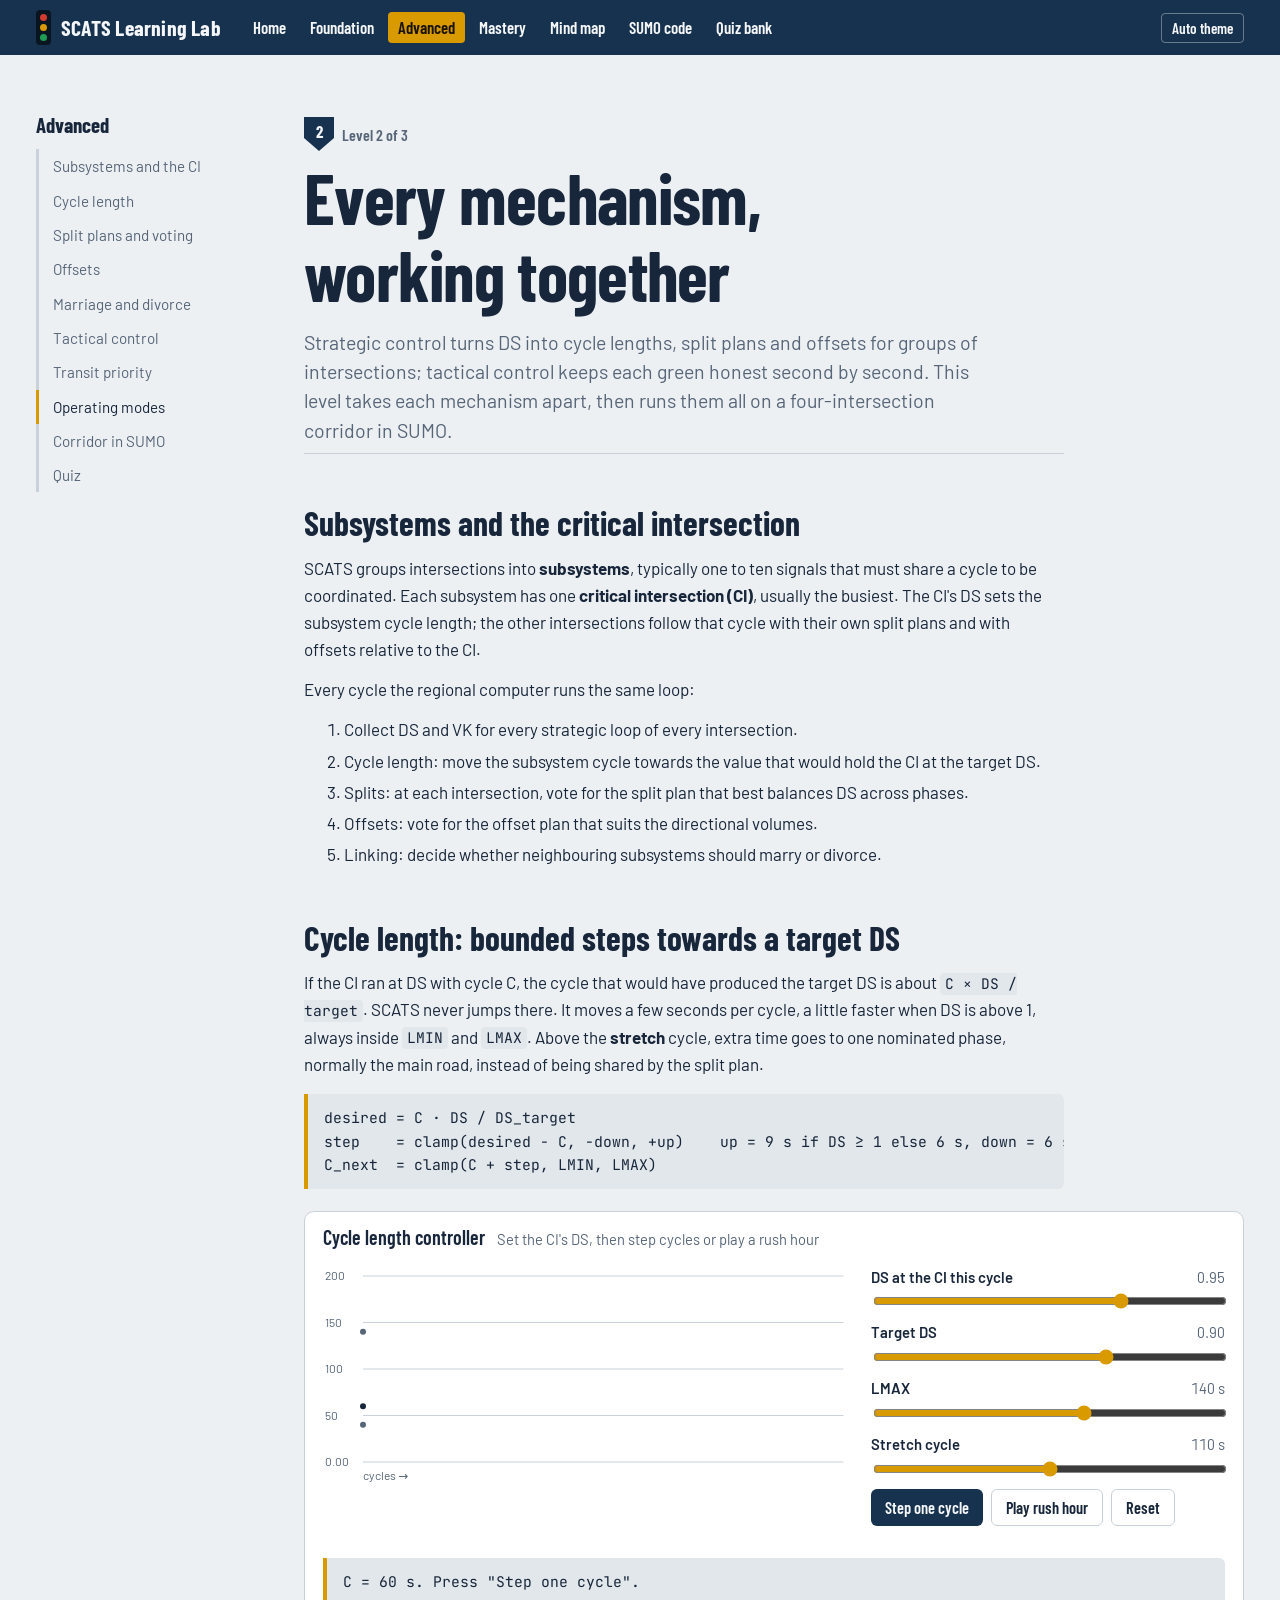
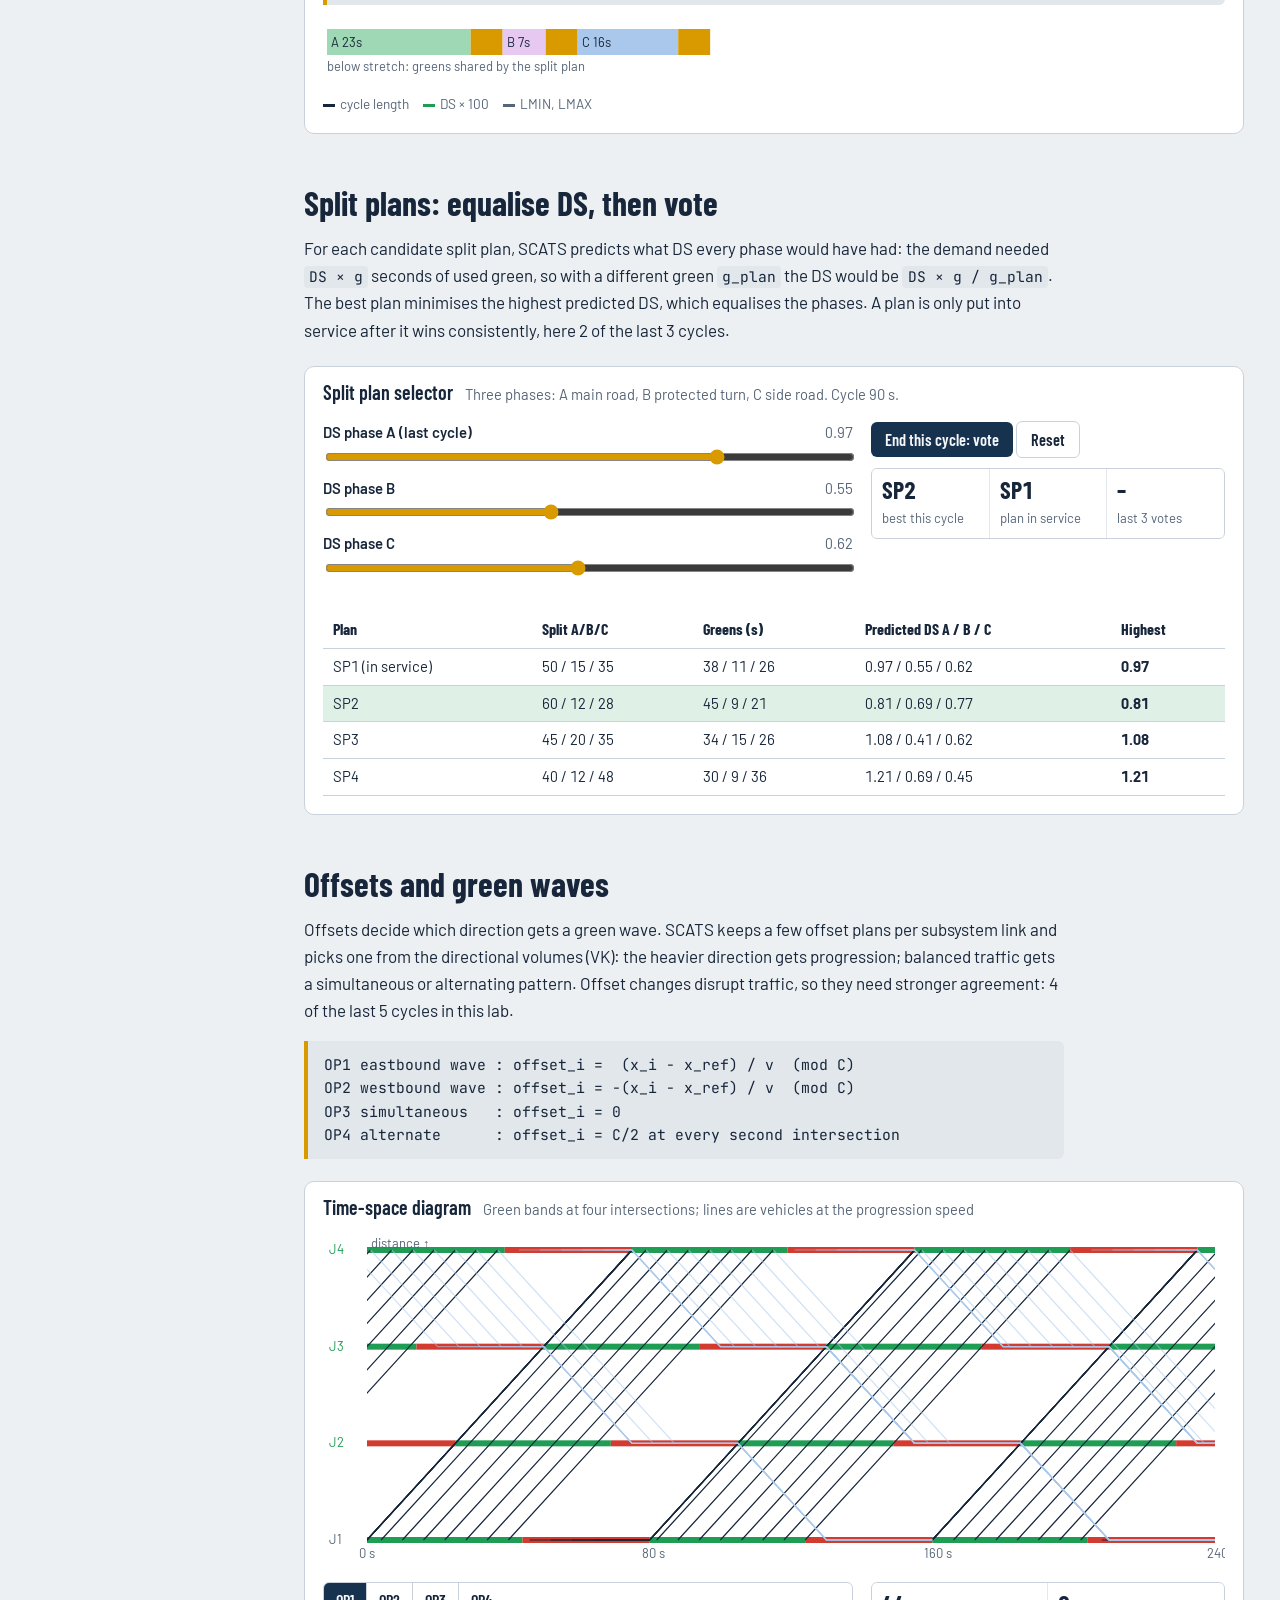
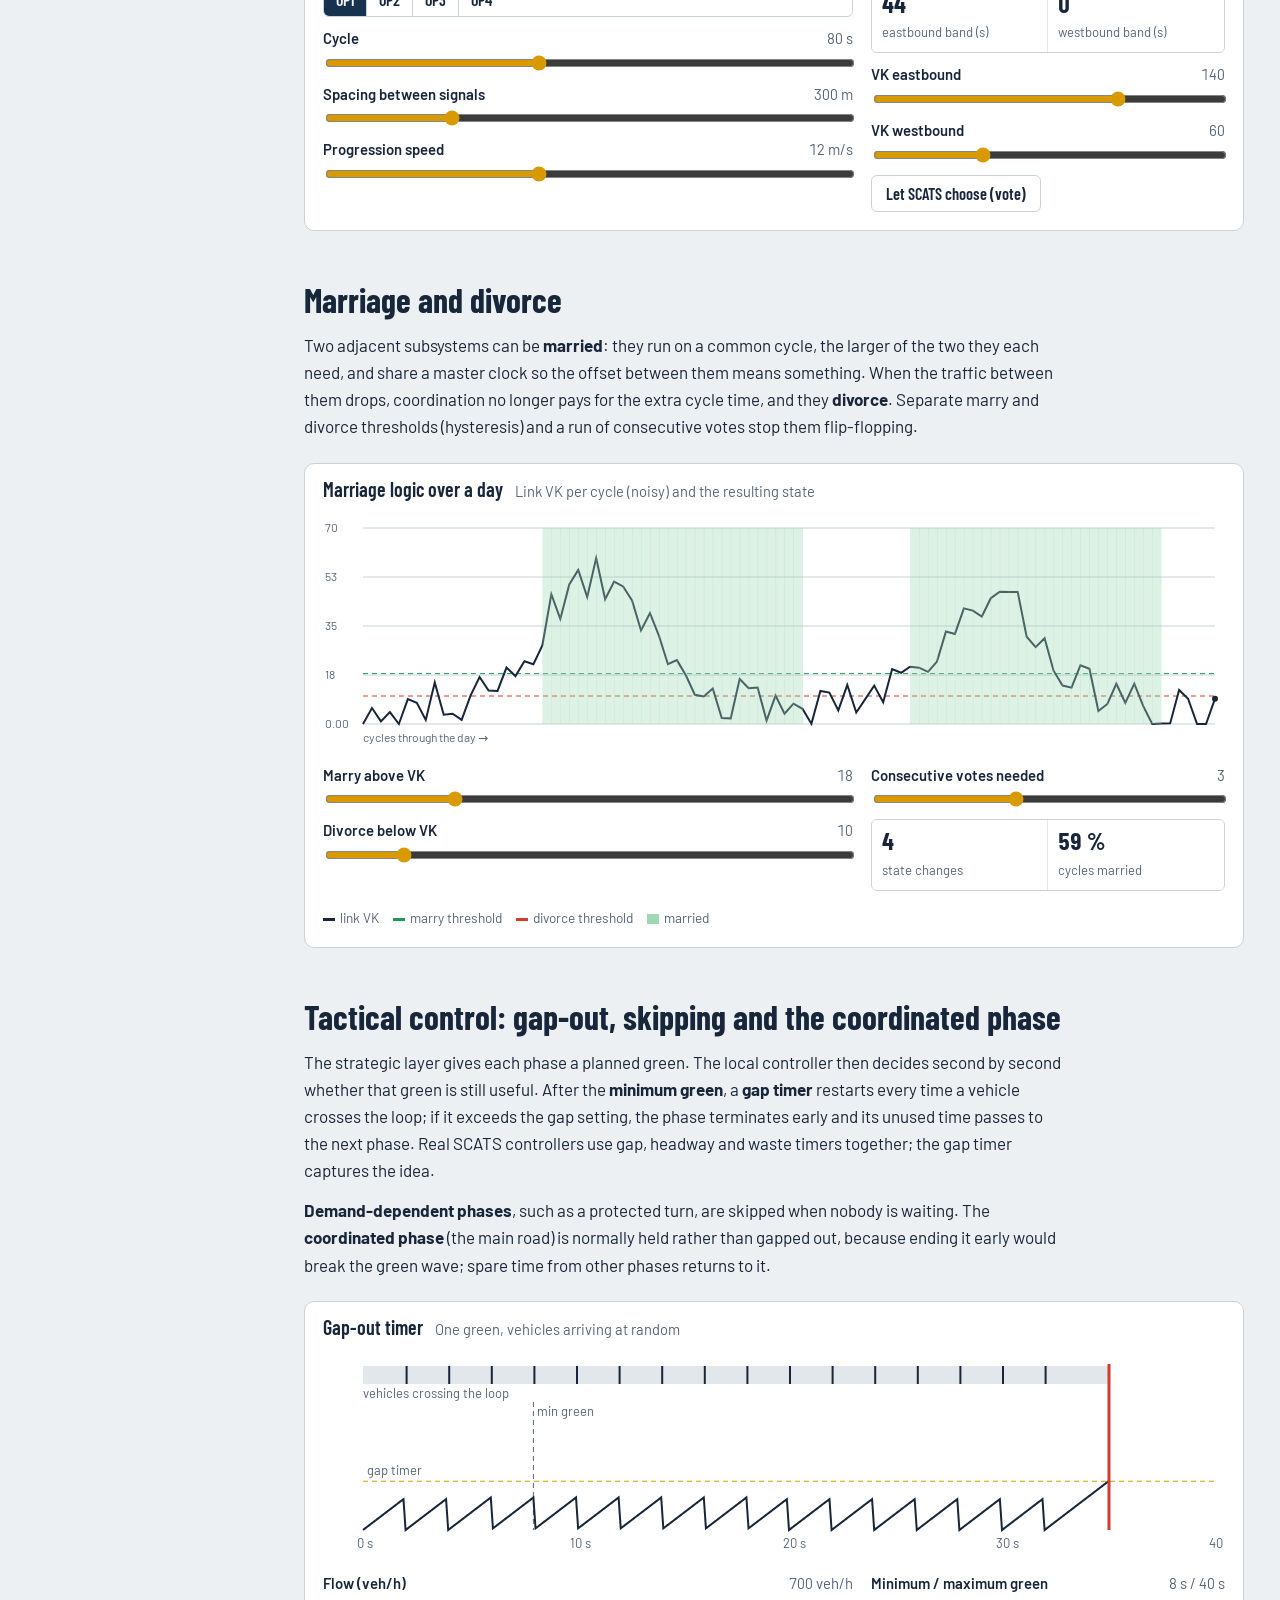
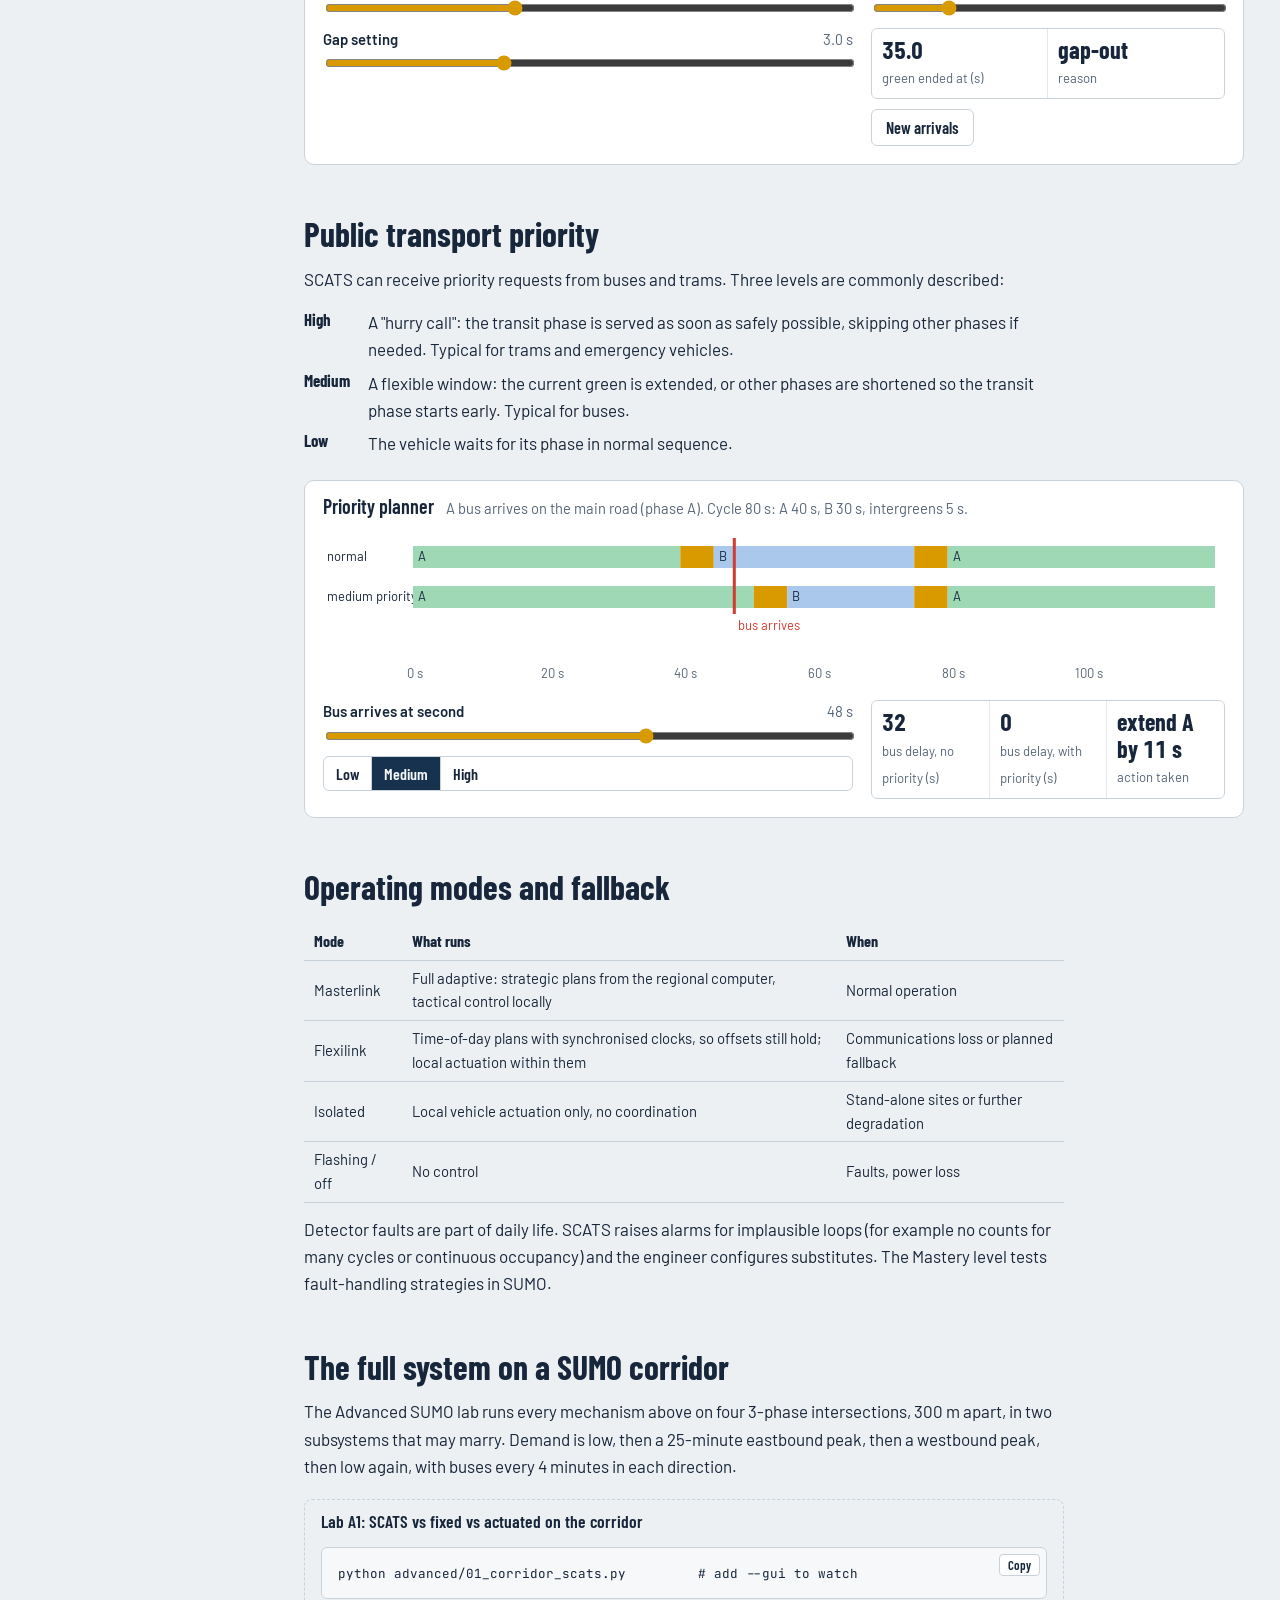
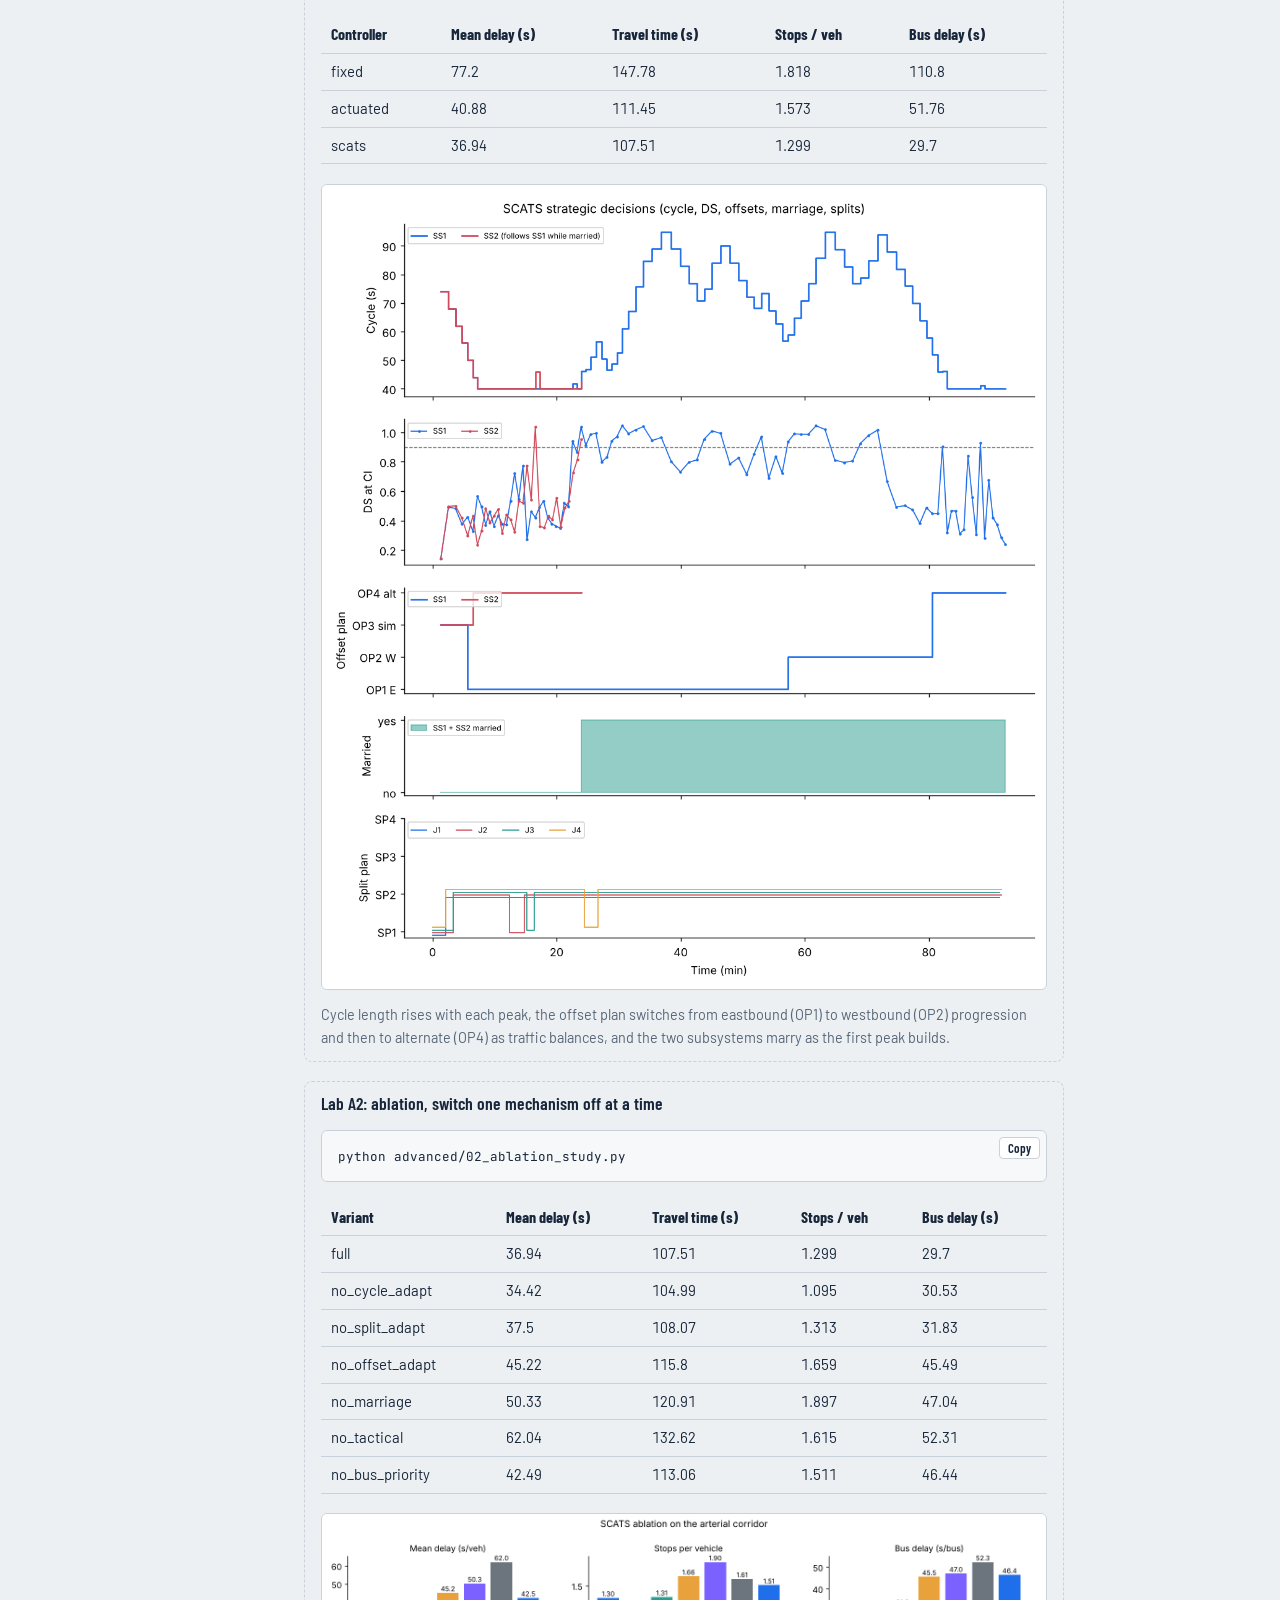
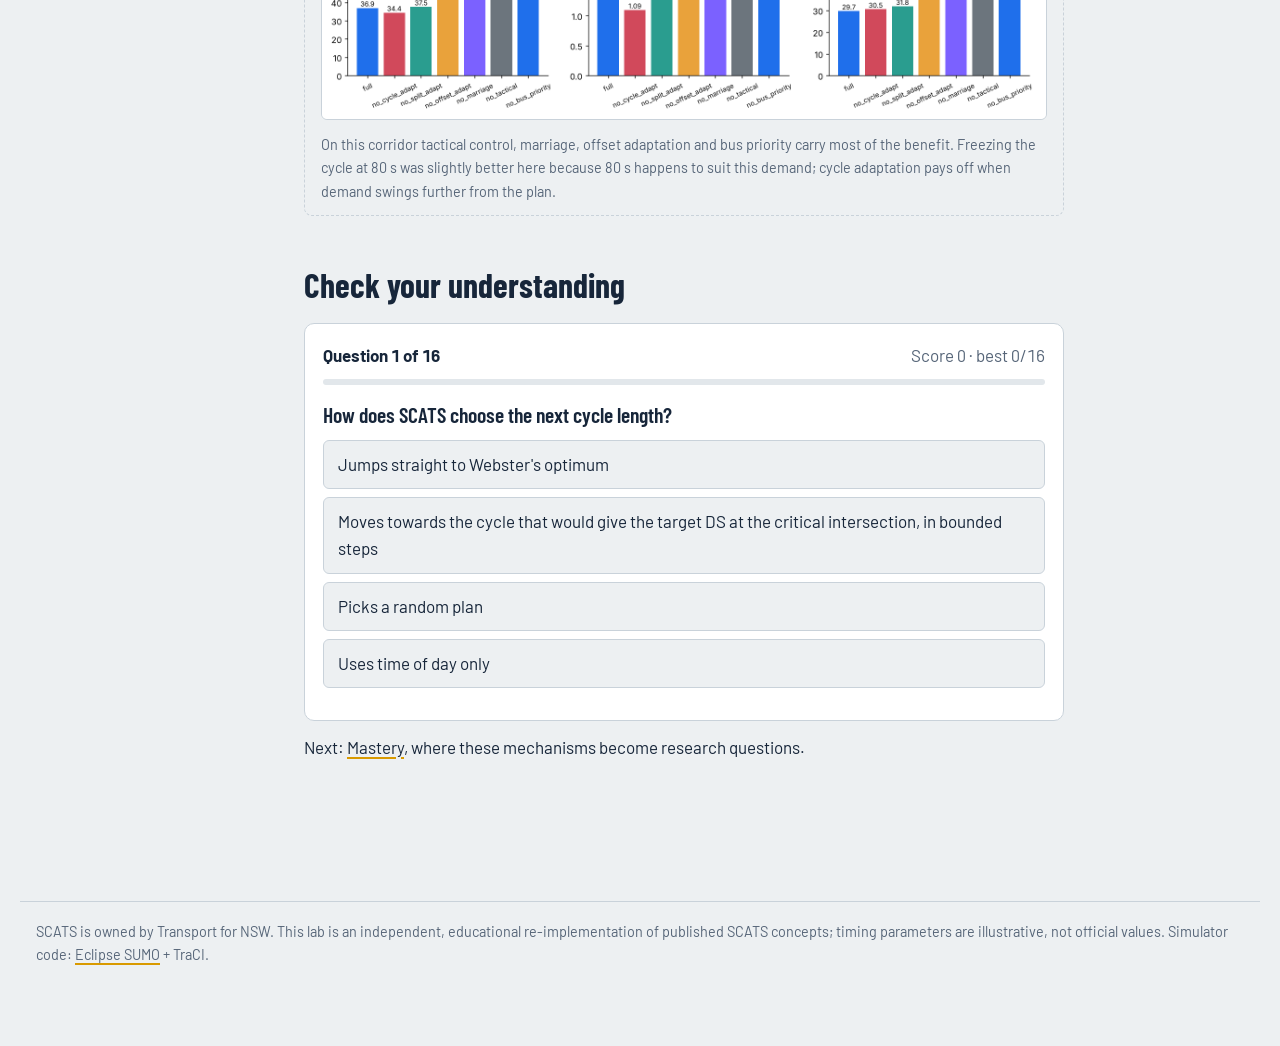
==== docs/advanced.html @ 9f3638ed "Unpack SCATS Learning Lab" ====
<!doctype html>
<html lang="en">
<head>
<meta charset="utf-8">
<meta name="viewport" content="width=device-width, initial-scale=1, viewport-fit=cover">
<title>SCATS Advanced</title>
<meta name="claude:viewport-fit-sides" content="cover">
<link rel="preconnect" href="https://fonts.googleapis.com"><link rel="preconnect" href="https://fonts.gstatic.com" crossorigin>
<link rel="stylesheet" href="https://fonts.googleapis.com/css2?family=Barlow+Condensed:wght@500;600;700&family=Barlow:ital,wght@0,400;0,500;0,600;1,400&family=JetBrains+Mono:wght@400;600&display=swap">
<link rel="stylesheet" href="css/site.css">
</head>
<body>
<div class="wrap layout">
  <aside class="route" aria-label="On this page"><span class="level-name">Advanced</span><ol></ol></aside>
  <main class="content">
    <header class="level-head prose">
      <span class="level-tag"><span class="shield">2</span>Level 2 of 3</span>
      <h1>Every mechanism, working together</h1>
      <p class="lede">Strategic control turns DS into cycle lengths, split plans and offsets for groups of intersections; tactical control keeps each green honest second by second. This level takes each mechanism apart, then runs them all on a four-intersection corridor in SUMO.</p>
    </header>

    <section class="prose">
      <h2 id="subsys" data-short="Subsystems and the CI">Subsystems and the critical intersection</h2>
      <p>SCATS groups intersections into <strong>subsystems</strong>, typically one to ten signals that must share a cycle to be coordinated. Each subsystem has one <strong>critical intersection (CI)</strong>, usually the busiest. The CI's DS sets the subsystem cycle length; the other intersections follow that cycle with their own split plans and with offsets relative to the CI.</p>
      <p>Every cycle the regional computer runs the same loop:</p>
      <ol>
        <li>Collect DS and VK for every strategic loop of every intersection.</li>
        <li>Cycle length: move the subsystem cycle towards the value that would hold the CI at the target DS.</li>
        <li>Splits: at each intersection, vote for the split plan that best balances DS across phases.</li>
        <li>Offsets: vote for the offset plan that suits the directional volumes.</li>
        <li>Linking: decide whether neighbouring subsystems should marry or divorce.</li>
      </ol>
    </section>

    <section class="prose">
      <h2 id="cycle" data-short="Cycle length">Cycle length: bounded steps towards a target DS</h2>
      <p>If the CI ran at DS with cycle C, the cycle that would have produced the target DS is about <code>C × DS / target</code>. SCATS never jumps there. It moves a few seconds per cycle, a little faster when DS is above 1, always inside <code>LMIN</code> and <code>LMAX</code>. Above the <strong>stretch</strong> cycle, extra time goes to one nominated phase, normally the main road, instead of being shared by the split plan.</p>
      <div class="formula">desired = C · DS / DS_target
step    = clamp(desired − C, −down, +up)    up = 9 s if DS ≥ 1 else 6 s, down = 6 s
C_next  = clamp(C + step, LMIN, LMAX)</div>
    </section>
    <div class="bay">
      <div class="bay-head"><h4>Cycle length controller</h4><span class="hint">Set the CI's DS, then step cycles or play a rush hour</span></div>
      <div class="bay-body">
        <div class="bay-split">
          <canvas class="chart" id="clCv" style="height:220px" aria-label="Cycle length over cycles"></canvas>
          <div class="controls">
            <div class="ctl"><label for="clDs">DS at the CI this cycle</label><output id="clDso"></output><input type="range" id="clDs" min="0.1" max="1.3" step="0.01" value="0.95"></div>
            <div class="ctl"><label for="clT">Target DS</label><output id="clTo"></output><input type="range" id="clT" min="0.7" max="1.0" step="0.01" value="0.9"></div>
            <div class="ctl"><label for="clMax">LMAX</label><output id="clMaxo"></output><input type="range" id="clMax" min="80" max="180" step="5" value="140"></div>
            <div class="ctl"><label for="clStr">Stretch cycle</label><output id="clStro"></output><input type="range" id="clStr" min="60" max="160" step="5" value="110"></div>
            <div style="display:flex;gap:8px;flex-wrap:wrap"><button class="btn" type="button" id="clStep">Step one cycle</button><button class="btn ghost" type="button" id="clPlay">Play rush hour</button><button class="btn ghost" type="button" id="clReset">Reset</button></div>
          </div>
        </div>
        <div class="formula" id="clF"></div>
        <canvas class="chart" id="clBar" style="height:56px" aria-label="Green allocation at the current cycle"></canvas>
        <div class="legend"><span><i style="background:var(--fg)"></i>cycle length</span><span><i style="background:var(--go)"></i>DS × 100</span><span><i style="background:var(--muted)"></i>LMIN, LMAX</span></div>
      </div>
    </div>

    <section class="prose">
      <h2 id="splits" data-short="Split plans and voting">Split plans: equalise DS, then vote</h2>
      <p>For each candidate split plan, SCATS predicts what DS every phase would have had: the demand needed <code>DS × g</code> seconds of used green, so with a different green <code>g_plan</code> the DS would be <code>DS × g / g_plan</code>. The best plan minimises the highest predicted DS, which equalises the phases. A plan is only put into service after it wins consistently, here 2 of the last 3 cycles.</p>
    </section>
    <div class="bay">
      <div class="bay-head"><h4>Split plan selector</h4><span class="hint">Three phases: A main road, B protected turn, C side road. Cycle 90 s.</span></div>
      <div class="bay-body">
        <div class="bay-split">
          <div class="controls">
            <div class="ctl"><label for="spA">DS phase A (last cycle)</label><output id="spAo"></output><input type="range" id="spA" min="0" max="1.3" step="0.01" value="0.97"></div>
            <div class="ctl"><label for="spB">DS phase B</label><output id="spBo"></output><input type="range" id="spB" min="0" max="1.3" step="0.01" value="0.55"></div>
            <div class="ctl"><label for="spC">DS phase C</label><output id="spCo"></output><input type="range" id="spC" min="0" max="1.3" step="0.01" value="0.62"></div>
          </div>
          <div class="controls">
            <div><button class="btn" type="button" id="spVote">End this cycle: vote</button> <button class="btn ghost" type="button" id="spReset">Reset</button></div>
            <div class="readout"><div><b id="spWin">–</b><span>best this cycle</span></div><div><b id="spCur">SP1</b><span>plan in service</span></div><div><b id="spHist">–</b><span>last 3 votes</span></div></div>
          </div>
        </div>
        <div class="table-scroll"><table class="data" id="spT"><thead><tr><th>Plan</th><th>Split A/B/C</th><th>Greens (s)</th><th>Predicted DS A / B / C</th><th>Highest</th></tr></thead><tbody></tbody></table></div>
      </div>
    </div>

    <section class="prose">
      <h2 id="offsets" data-short="Offsets">Offsets and green waves</h2>
      <p>Offsets decide which direction gets a green wave. SCATS keeps a few offset plans per subsystem link and picks one from the directional volumes (VK): the heavier direction gets progression; balanced traffic gets a simultaneous or alternating pattern. Offset changes disrupt traffic, so they need stronger agreement: 4 of the last 5 cycles in this lab.</p>
      <div class="formula">OP1 eastbound wave : offset_i =  (x_i − x_ref) / v  (mod C)
OP2 westbound wave : offset_i = −(x_i − x_ref) / v  (mod C)
OP3 simultaneous   : offset_i = 0
OP4 alternate      : offset_i = C/2 at every second intersection</div>
    </section>
    <div class="bay">
      <div class="bay-head"><h4>Time-space diagram</h4><span class="hint">Green bands at four intersections; lines are vehicles at the progression speed</span></div>
      <div class="bay-body">
        <canvas class="chart" id="tsCv" style="height:330px" aria-label="Time-space diagram"></canvas>
        <div class="bay-split">
          <div class="controls">
            <div class="seg" role="group" aria-label="Offset plan" id="tsPlans"><button type="button" data-p="0" aria-pressed="true">OP1</button><button type="button" data-p="1">OP2</button><button type="button" data-p="2">OP3</button><button type="button" data-p="3">OP4</button></div>
            <div class="ctl"><label for="tsC">Cycle</label><output id="tsCo"></output><input type="range" id="tsC" min="40" max="140" value="80"></div>
            <div class="ctl"><label for="tsX">Spacing between signals</label><output id="tsXo"></output><input type="range" id="tsX" min="150" max="800" step="10" value="300"></div>
            <div class="ctl"><label for="tsV">Progression speed</label><output id="tsVo"></output><input type="range" id="tsV" min="8" max="18" step="0.5" value="12"></div>
          </div>
          <div class="controls">
            <div class="readout"><div><b id="tsBe">–</b><span>eastbound band (s)</span></div><div><b id="tsBw">–</b><span>westbound band (s)</span></div></div>
            <div class="ctl"><label for="tsE">VK eastbound</label><output id="tsEo"></output><input type="range" id="tsE" min="0" max="200" value="140"></div>
            <div class="ctl"><label for="tsW">VK westbound</label><output id="tsWo"></output><input type="range" id="tsW" min="0" max="200" value="60"></div>
            <div><button class="btn ghost" type="button" id="tsAuto">Let SCATS choose (vote)</button> <span class="muted" id="tsVoteTxt"></span></div>
          </div>
        </div>
      </div>
    </div>

    <section class="prose">
      <h2 id="marriage" data-short="Marriage and divorce">Marriage and divorce</h2>
      <p>Two adjacent subsystems can be <strong>married</strong>: they run on a common cycle, the larger of the two they each need, and share a master clock so the offset between them means something. When the traffic between them drops, coordination no longer pays for the extra cycle time, and they <strong>divorce</strong>. Separate marry and divorce thresholds (hysteresis) and a run of consecutive votes stop them flip-flopping.</p>
    </section>
    <div class="bay">
      <div class="bay-head"><h4>Marriage logic over a day</h4><span class="hint">Link VK per cycle (noisy) and the resulting state</span></div>
      <div class="bay-body">
        <canvas class="chart" id="mgCv" style="height:230px" aria-label="Link volume and marriage state"></canvas>
        <div class="bay-split">
          <div class="controls">
            <div class="ctl"><label for="mgM">Marry above VK</label><output id="mgMo"></output><input type="range" id="mgM" min="5" max="60" value="18"></div>
            <div class="ctl"><label for="mgD">Divorce below VK</label><output id="mgDo"></output><input type="range" id="mgD" min="2" max="60" value="10"></div>
          </div>
          <div class="controls">
            <div class="ctl"><label for="mgV">Consecutive votes needed</label><output id="mgVo"></output><input type="range" id="mgV" min="1" max="6" value="3"></div>
            <div class="readout"><div><b id="mgSw">–</b><span>state changes</span></div><div><b id="mgPct">–</b><span>cycles married</span></div></div>
          </div>
        </div>
        <div class="legend"><span><i style="background:var(--fg)"></i>link VK</span><span><i style="background:var(--go)"></i>marry threshold</span><span><i style="background:var(--stop)"></i>divorce threshold</span><span><i style="background:var(--phase-a);height:10px"></i>married</span></div>
      </div>
    </div>

    <section class="prose">
      <h2 id="tactical" data-short="Tactical control">Tactical control: gap-out, skipping and the coordinated phase</h2>
      <p>The strategic layer gives each phase a planned green. The local controller then decides second by second whether that green is still useful. After the <strong>minimum green</strong>, a <strong>gap timer</strong> restarts every time a vehicle crosses the loop; if it exceeds the gap setting, the phase terminates early and its unused time passes to the next phase. Real SCATS controllers use gap, headway and waste timers together; the gap timer captures the idea.</p>
      <p><strong>Demand-dependent phases</strong>, such as a protected turn, are skipped when nobody is waiting. The <strong>coordinated phase</strong> (the main road) is normally held rather than gapped out, because ending it early would break the green wave; spare time from other phases returns to it.</p>
    </section>
    <div class="bay">
      <div class="bay-head"><h4>Gap-out timer</h4><span class="hint">One green, vehicles arriving at random</span></div>
      <div class="bay-body">
        <canvas class="chart" id="goCv" style="height:200px" aria-label="Gap timer during one green"></canvas>
        <div class="bay-split">
          <div class="controls">
            <div class="ctl"><label for="goQ">Flow (veh/h)</label><output id="goQo"></output><input type="range" id="goQ" min="100" max="1800" step="50" value="700"></div>
            <div class="ctl"><label for="goG">Gap setting</label><output id="goGo"></output><input type="range" id="goG" min="1.5" max="6" step="0.5" value="3"></div>
          </div>
          <div class="controls">
            <div class="ctl"><label for="goMin">Minimum / maximum green</label><output id="goMino"></output><input type="range" id="goMin" min="5" max="20" value="8"></div>
            <div class="readout"><div><b id="goEnd">–</b><span>green ended at (s)</span></div><div><b id="goWhy">–</b><span>reason</span></div></div>
            <div><button class="btn ghost" type="button" id="goNew">New arrivals</button></div>
          </div>
        </div>
      </div>
    </div>

    <section class="prose">
      <h2 id="priority" data-short="Transit priority">Public transport priority</h2>
      <p>SCATS can receive priority requests from buses and trams. Three levels are commonly described:</p>
      <dl class="defs">
        <dt>High</dt><dd>A "hurry call": the transit phase is served as soon as safely possible, skipping other phases if needed. Typical for trams and emergency vehicles.</dd>
        <dt>Medium</dt><dd>A flexible window: the current green is extended, or other phases are shortened so the transit phase starts early. Typical for buses.</dd>
        <dt>Low</dt><dd>The vehicle waits for its phase in normal sequence.</dd>
      </dl>
    </section>
    <div class="bay">
      <div class="bay-head"><h4>Priority planner</h4><span class="hint">A bus arrives on the main road (phase A). Cycle 80 s: A 40 s, B 30 s, intergreens 5 s.</span></div>
      <div class="bay-body">
        <canvas class="chart" id="ptCv" style="height:150px" aria-label="Signal timeline with and without priority"></canvas>
        <div class="bay-split">
          <div class="controls">
            <div class="ctl"><label for="ptT">Bus arrives at second</label><output id="ptTo"></output><input type="range" id="ptT" min="0" max="79" value="48"></div>
            <div class="seg" role="group" aria-label="Priority level" id="ptLv"><button type="button" data-l="low">Low</button><button type="button" data-l="medium" aria-pressed="true">Medium</button><button type="button" data-l="high">High</button></div>
          </div>
          <div class="readout"><div><b id="ptD0">–</b><span>bus delay, no priority (s)</span></div><div><b id="ptD1">–</b><span>bus delay, with priority (s)</span></div><div><b id="ptX">–</b><span>action taken</span></div></div>
        </div>
      </div>
    </div>

    <section class="prose">
      <h2 id="modes" data-short="Operating modes">Operating modes and fallback</h2>
      <div class="table-scroll"><table class="data">
        <thead><tr><th>Mode</th><th>What runs</th><th>When</th></tr></thead>
        <tbody>
          <tr><td>Masterlink</td><td>Full adaptive: strategic plans from the regional computer, tactical control locally</td><td>Normal operation</td></tr>
          <tr><td>Flexilink</td><td>Time-of-day plans with synchronised clocks, so offsets still hold; local actuation within them</td><td>Communications loss or planned fallback</td></tr>
          <tr><td>Isolated</td><td>Local vehicle actuation only, no coordination</td><td>Stand-alone sites or further degradation</td></tr>
          <tr><td>Flashing / off</td><td>No control</td><td>Faults, power loss</td></tr>
        </tbody></table></div>
      <p>Detector faults are part of daily life. SCATS raises alarms for implausible loops (for example no counts for many cycles or continuous occupancy) and the engineer configures substitutes. The Mastery level tests fault-handling strategies in SUMO.</p>
    </section>

    <section class="prose">
      <h2 id="sumo" data-short="Corridor in SUMO">The full system on a SUMO corridor</h2>
      <p>The Advanced SUMO lab runs every mechanism above on four 3-phase intersections, 300 m apart, in two subsystems that may marry. Demand is low, then a 25-minute eastbound peak, then a westbound peak, then low again, with buses every 4 minutes in each direction.</p>
      <div class="runit"><h4>Lab A1: SCATS vs fixed vs actuated on the corridor</h4>
        <pre><code>python advanced/01_corridor_scats.py         # add --gui to watch</code></pre>
        <div id="advTable" class="table-scroll"></div>
        <figure><img src="assets/results/advanced_strategic_timeline.png" alt="SCATS strategic decisions over 90 minutes: cycle length, DS at the critical intersection, offset plan, marriage state and split plans" loading="lazy"><figcaption>Cycle length rises with each peak, the offset plan switches from eastbound (OP1) to westbound (OP2) progression and then to alternate (OP4) as traffic balances, and the two subsystems marry as the first peak builds.</figcaption></figure>
      </div>
      <div class="runit"><h4>Lab A2: ablation, switch one mechanism off at a time</h4>
        <pre><code>python advanced/02_ablation_study.py</code></pre>
        <div id="ablTable" class="table-scroll"></div>
        <figure><img src="assets/results/advanced_ablation.png" alt="Bar charts of delay, stops and bus delay for each ablation variant" loading="lazy"><figcaption>On this corridor tactical control, marriage, offset adaptation and bus priority carry most of the benefit. Freezing the cycle at 80 s was slightly better here because 80 s happens to suit this demand; cycle adaptation pays off when demand swings further from the plan.</figcaption></figure>
      </div>
    </section>

    <section class="prose">
      <h2 id="quiz" data-short="Quiz">Check your understanding</h2>
      <div class="quiz" id="quizA"></div>
      <p>Next: <a href="mastery.html">Mastery</a>, where these mechanisms become research questions.</p>
    </section>
  </main>
</div>
<script src="js/engine.js"></script>
<script src="js/quizdata.js"></script>
<script src="js/results.js"></script>
<script src="js/common.js"></script>
<script src="js/advanced.js"></script>
</body>
</html>
---- docs/css/site.css ----
/* SCATS Learning Lab
   Layout: signage band nav, left "route" index + 760px reading column, wide bays for simulators.
   Type: Barlow Condensed (road-sign display), Barlow (body), JetBrains Mono (code). */
:root {
  --paper: #edf0f2;
  --surface: #ffffff;
  --sunk: #e2e7eb;
  --fg: #17263a;
  --muted: #566578;
  --line: #c9d2da;
  --band: #17324f;
  --band-fg: #f4f6f8;
  --amber: #d99a00;
  --amber-ink: #8a5f00;
  --go: #1f9d55;
  --stop: #d23b2f;
  --phase-a: #9fd8b5;
  --phase-b: #a9c8ec;
  --phase-c: #e6c8f0;
  --road: #4a5562;
  --road-verge: #dfe5e1;
  --marking: #f3f4f1;
  --loop: #9aa6b2;
  --car: #f6f7f8;
  --car-alt: #6fb3ff;
  --signal-body: #1b2633;
  --code-bg: #f6f8fa;
  --display: "Barlow Condensed", "Arial Narrow", "Roboto Condensed", sans-serif;
  --body: "Barlow", "Segoe UI", system-ui, sans-serif;
  --mono: "JetBrains Mono", ui-monospace, "SFMono-Regular", Menlo, Consolas, monospace;
  --radius: 6px;
}
@media (prefers-color-scheme: dark) {
  :root:not([data-theme="light"]) {
    --paper: #0f1620; --surface: #17212d; --sunk: #1e2a38; --fg: #e3e9ef; --muted: #9babbb; --line: #2c3a4a;
    --band: #0b2440; --band-fg: #eef2f6; --amber: #f2b526; --amber-ink: #f2c55a; --go: #38c172; --stop: #ef5a4c;
    --phase-a: #1f5b3a; --phase-b: #24476e; --phase-c: #553366;
    --road: #3a434e; --road-verge: #1a2430; --marking: #c9ced3; --loop: #61707f; --car: #e9edf1; --car-alt: #6fb3ff;
    --signal-body: #05090d; --code-bg: #121b26; color-scheme: dark;
  }
}
:root[data-theme="dark"] {
  --paper: #0f1620; --surface: #17212d; --sunk: #1e2a38; --fg: #e3e9ef; --muted: #9babbb; --line: #2c3a4a;
  --band: #0b2440; --band-fg: #eef2f6; --amber: #f2b526; --amber-ink: #f2c55a; --go: #38c172; --stop: #ef5a4c;
  --phase-a: #1f5b3a; --phase-b: #24476e; --phase-c: #553366;
  --road: #3a434e; --road-verge: #1a2430; --marking: #c9ced3; --loop: #61707f; --car: #e9edf1; --car-alt: #6fb3ff;
  --signal-body: #05090d; --code-bg: #121b26; color-scheme: dark;
}

* { box-sizing: border-box; }
html { -webkit-text-size-adjust: 100%; }
body {
  margin: 0; background: var(--paper); color: var(--fg);
  font: 17px/1.6 var(--body);
}
a { color: inherit; text-decoration-color: var(--amber); text-underline-offset: 3px; text-decoration-thickness: 2px; }
a:hover { text-decoration-color: var(--fg); }
:focus-visible { outline: 3px solid var(--amber); outline-offset: 2px; border-radius: 3px; }
img { max-width: 100%; height: auto; }
h1, h2, h3, h4 { font-family: var(--display); line-height: 1.1; text-wrap: balance; margin: 0; }
h1 { font-size: clamp(2.6rem, 6vw, 4.4rem); font-weight: 700; letter-spacing: -0.01em; }
h2 { font-size: 2.1rem; font-weight: 700; margin-top: 3.2rem; }
h3 { font-size: 1.45rem; font-weight: 600; margin-top: 2rem; }
h4 { font-size: 1.15rem; font-weight: 600; margin-top: 1.4rem; }
p, ul, ol { margin: 0.8rem 0 0; }
li + li { margin-top: 0.25rem; }
code, pre, kbd { font-family: var(--mono); font-size: 0.86em; }
:not(pre) > code { background: var(--sunk); padding: 0.1em 0.35em; border-radius: 4px; }
pre { background: var(--code-bg); border: 1px solid var(--line); border-radius: var(--radius); padding: 14px 16px; overflow-x: auto; line-height: 1.5; margin: 1rem 0 0; position: relative; }
.muted { color: var(--muted); }
.num { font-variant-numeric: tabular-nums; }

/* ---------- signage band ---------- */
.band { background: var(--band); color: var(--band-fg); position: sticky; top: env(safe-area-inset-top, 0px); z-index: 20; }
body::before { content: ""; position: fixed; inset: 0 0 auto; height: env(safe-area-inset-top, 0px); z-index: 10; background: var(--band); }
.band-inner { max-width: 1240px; margin: 0 auto; display: flex; align-items: center; gap: 22px; flex-wrap: wrap;
  padding-block: 10px; padding-left: max(16px, env(safe-area-inset-left, 0px)); padding-right: max(16px, env(safe-area-inset-right, 0px)); }
.brand { font: 700 1.35rem/1 var(--display); text-decoration: none; display: flex; align-items: center; gap: 10px; letter-spacing: 0.01em; }
.brand-mark { display: inline-grid; grid-template-rows: repeat(3, 7px); gap: 3px; background: #0a1522; padding: 4px; border-radius: 4px; }
.brand-mark i { width: 7px; height: 7px; border-radius: 50%; display: block; }
.band nav { display: flex; gap: 4px; flex-wrap: wrap; font: 600 1.05rem/1 var(--display); }
.band nav a { text-decoration: none; padding: 7px 10px; border-radius: 4px; }
.band nav a[aria-current="page"] { background: var(--amber); color: #1a1300; }
.band nav a:not([aria-current]):hover { background: rgba(255,255,255,0.1); }
.theme-btn { margin-left: auto; background: transparent; color: inherit; border: 1px solid rgba(255,255,255,0.35); border-radius: 4px; font: 600 0.95rem var(--display); padding: 5px 10px; cursor: pointer; }

/* ---------- page frame ---------- */
.wrap { max-width: 1240px; margin: 0 auto; padding-block: 0 80px;
  padding-left: max(16px, env(safe-area-inset-left, 0px)); padding-right: max(16px, env(safe-area-inset-right, 0px)); }
.layout { display: grid; grid-template-columns: 220px minmax(0, 1fr); gap: 48px; align-items: start; }
.route { position: sticky; top: calc(env(safe-area-inset-top, 0px) + 76px); padding-top: 36px; font-size: 0.95rem; }
.route ol { list-style: none; padding: 0; margin: 10px 0 0; border-left: 3px solid var(--line); }
.route li { margin: 0; }
.route a { display: block; padding: 5px 0 5px 14px; margin-left: -3px; border-left: 3px solid transparent; text-decoration: none; color: var(--muted); }
.route a:hover, .route a.on { color: var(--fg); border-left-color: var(--amber); }
.route .level-name { font: 700 1.3rem var(--display); }
.content { min-width: 0; padding-top: 28px; }
.prose { max-width: 760px; }
.lede { font-size: 1.22rem; line-height: 1.5; color: var(--muted); max-width: 680px; margin-top: 14px; }
@media (max-width: 920px) { .layout { grid-template-columns: minmax(0, 1fr); gap: 0; } .route { display: none; } }

/* level header */
.level-head { padding: 34px 0 8px; border-bottom: 1px solid var(--line); }
.level-tag { display: inline-flex; align-items: center; gap: 8px; font: 600 1rem var(--display); color: var(--muted); }
.shield { display: inline-grid; place-items: center; width: 30px; height: 34px; background: var(--band); color: var(--band-fg);
  clip-path: polygon(0 0, 100% 0, 100% 62%, 50% 100%, 0 62%); font: 700 1.05rem var(--display); padding-bottom: 6px; }
.level-head h1 { margin-top: 8px; }

/* ---------- simulator bays ---------- */
.bay { background: var(--surface); border: 1px solid var(--line); border-radius: 10px; margin-top: 1.4rem; overflow: hidden; }
.bay-head { padding: 14px 18px 0; display: flex; gap: 12px; align-items: baseline; flex-wrap: wrap; }
.bay-head h4 { margin: 0; font-size: 1.25rem; }
.bay-head .hint { color: var(--muted); font-size: 0.92rem; }
.bay-body { padding: 14px 18px 18px; display: grid; gap: 16px; }
.bay-split { display: grid; grid-template-columns: minmax(0, 1.5fr) minmax(0, 1fr); gap: 18px; }
@media (max-width: 760px) { .bay-split { grid-template-columns: minmax(0, 1fr); } }
canvas.sim { width: 100%; height: 340px; display: block; border-radius: 6px; background: var(--road-verge); }
canvas.chart { width: 100%; height: 190px; display: block; }
.controls { display: grid; gap: 10px; align-content: start; }
.ctl { display: grid; grid-template-columns: 1fr auto; gap: 2px 10px; font-size: 0.93rem; }
.ctl label { font-weight: 600; }
.ctl output { font-variant-numeric: tabular-nums; color: var(--muted); }
.ctl input[type=range] { grid-column: 1 / -1; width: 100%; accent-color: var(--amber); }
.seg { display: inline-flex; border: 1px solid var(--line); border-radius: 6px; overflow: hidden; flex-wrap: wrap; }
.seg button { background: transparent; border: 0; padding: 7px 12px; font: 600 1rem var(--display); color: var(--fg); cursor: pointer; }
.seg button + button { border-left: 1px solid var(--line); }
.seg button[aria-pressed="true"] { background: var(--band); color: var(--band-fg); }
.btn { background: var(--band); color: var(--band-fg); border: 0; border-radius: 6px; padding: 8px 14px; font: 600 1.02rem var(--display); cursor: pointer; }
.btn.ghost { background: transparent; color: var(--fg); border: 1px solid var(--line); }
.btn:disabled { opacity: 0.5; cursor: default; }
.readout { display: grid; grid-template-columns: repeat(auto-fit, minmax(110px, 1fr)); background: var(--surface); border: 1px solid var(--line); border-radius: 6px; overflow: hidden; }
.readout div { background: var(--surface); padding: 8px 10px; box-shadow: 0 0 0 0.5px var(--line); }
.readout b { display: block; font: 700 1.5rem/1.1 var(--display); font-variant-numeric: tabular-nums; }
.readout span { font-size: 0.82rem; color: var(--muted); }
.legend { display: flex; gap: 14px; flex-wrap: wrap; font-size: 0.85rem; color: var(--muted); }
.legend i { display: inline-block; width: 12px; height: 3px; vertical-align: middle; margin-right: 5px; }

/* formula + concept blocks */
.formula { font-family: var(--mono); background: var(--sunk); border-left: 4px solid var(--amber); padding: 12px 16px; margin-top: 1rem; border-radius: 0 6px 6px 0; overflow-x: auto; white-space: pre; font-size: 0.92rem; }
.defs { display: grid; grid-template-columns: max-content 1fr; gap: 6px 18px; margin-top: 1rem; }
.defs dt { font: 700 1.05rem var(--display); }
.defs dd { margin: 0; }
@media (max-width: 560px) { .defs { grid-template-columns: 1fr; } .defs dd { margin-bottom: 8px; } }
.callout { margin-top: 1.2rem; padding: 12px 16px; border: 1px solid var(--line); border-radius: 6px; background: var(--surface); }
.callout strong:first-child { font-family: var(--display); font-size: 1.08rem; }
table.data { border-collapse: collapse; width: 100%; font-size: 0.93rem; font-variant-numeric: tabular-nums; }
table.data th, table.data td { padding: 6px 10px; border-bottom: 1px solid var(--line); text-align: left; }
table.data th { font-family: var(--display); font-size: 1rem; }
table.data tr.best td { background: color-mix(in srgb, var(--go) 14%, transparent); }
.table-scroll { overflow-x: auto; margin-top: 1rem; }
figure { margin: 1.2rem 0 0; }
figure img { border: 1px solid var(--line); border-radius: 6px; background: #fff; }
figcaption { font-size: 0.9rem; color: var(--muted); margin-top: 6px; }

/* run-it boxes */
.runit { margin-top: 1.2rem; border: 1px dashed var(--line); border-radius: 8px; padding: 12px 16px; }
.runit h4 { margin: 0; font-size: 1.1rem; }
.copy { position: absolute; top: 6px; right: 6px; font: 600 0.8rem var(--display); background: var(--surface); color: var(--fg); border: 1px solid var(--line); border-radius: 4px; padding: 2px 8px; cursor: pointer; }

/* quiz */
.quiz { background: var(--surface); border: 1px solid var(--line); border-radius: 10px; padding: 18px; margin-top: 1.2rem; }
.quiz-top { display: flex; justify-content: space-between; gap: 12px; flex-wrap: wrap; align-items: center; }
.quiz-progress { height: 6px; background: var(--sunk); border-radius: 3px; overflow: hidden; margin-top: 10px; }
.quiz-progress i { display: block; height: 100%; background: var(--amber); transition: width .25s; }
.quiz-q { font: 600 1.35rem/1.25 var(--display); margin-top: 16px; }
.quiz-opts { display: grid; gap: 8px; margin-top: 12px; }
.quiz-opts button { text-align: left; background: var(--paper); border: 1px solid var(--line); border-radius: 6px; padding: 10px 14px; font: inherit; color: var(--fg); cursor: pointer; }
.quiz-opts button:hover:not(:disabled) { border-color: var(--fg); }
.quiz-opts button.right { border-color: var(--go); background: color-mix(in srgb, var(--go) 16%, var(--surface)); }
.quiz-opts button.wrong { border-color: var(--stop); background: color-mix(in srgb, var(--stop) 14%, var(--surface)); }
.quiz-exp { margin-top: 12px; padding: 10px 14px; border-left: 4px solid var(--amber); background: var(--sunk); border-radius: 0 6px 6px 0; }
.quiz-nav { display: flex; gap: 10px; margin-top: 14px; flex-wrap: wrap; }

/* home */
.hero { display: grid; grid-template-columns: minmax(0, 1fr) minmax(0, 1.15fr); gap: 40px; align-items: center; padding: 40px 0 20px; }
.hero h1 { font-size: clamp(2.8rem, 6.5vw, 5rem); }
.hero canvas.sim { height: 380px; }
@media (max-width: 860px) { .hero { grid-template-columns: minmax(0, 1fr); gap: 20px; } .hero canvas.sim { height: 300px; } }
.levels { display: grid; grid-template-columns: repeat(3, minmax(0, 1fr)); gap: 0; margin-top: 2.4rem; border-top: 4px solid var(--band); }
.levels a { text-decoration: none; padding: 20px 22px 24px; border-right: 1px solid var(--line); display: grid; gap: 8px; align-content: start; }
.levels a:last-child { border-right: 0; }
.levels a:hover { background: var(--surface); }
.levels h3 { margin: 0; font-size: 1.8rem; }
.levels ul { padding-left: 18px; margin: 0; font-size: 0.95rem; color: var(--muted); }
@media (max-width: 760px) { .levels { grid-template-columns: minmax(0, 1fr); } .levels a { border-right: 0; border-bottom: 1px solid var(--line); } }
.toolbelt { display: grid; grid-template-columns: repeat(auto-fit, minmax(220px, 1fr)); gap: 24px; margin-top: 1.4rem; }
.toolbelt div h4 { margin-top: 0; }
footer.site { border-top: 1px solid var(--line); margin-top: 60px; padding-top: 18px; font-size: 0.9rem; color: var(--muted); }

/* research cards (mastery) */
.research { border-top: 3px solid var(--band); padding-top: 4px; margin-top: 2.6rem; }
.research .rq { font-size: 1.1rem; font-style: italic; color: var(--muted); }
.facts { display: grid; grid-template-columns: max-content 1fr; gap: 4px 16px; margin-top: 1rem; font-size: 0.95rem; }
.facts dt { font-weight: 600; }
.facts dd { margin: 0; }
@media (max-width: 560px) { .facts { grid-template-columns: 1fr; } }

/* mind map */
.mm-wrap { background: var(--surface); border: 1px solid var(--line); border-radius: 10px; margin-top: 1.2rem; overflow: hidden; }
.mm-tools { display: flex; gap: 10px; flex-wrap: wrap; align-items: center; padding: 12px 14px; border-bottom: 1px solid var(--line); }
.mm-tools input { font: inherit; padding: 6px 10px; border: 1px solid var(--line); border-radius: 6px; background: var(--paper); color: var(--fg); min-width: 0; flex: 1 1 200px; }
#mm { width: 100%; height: 72vh; min-height: 460px; display: block; cursor: grab; }
#mm text { font-family: var(--body); fill: var(--fg); }
.mm-detail { padding: 12px 16px; border-top: 1px solid var(--line); min-height: 64px; }

@media (prefers-reduced-motion: reduce) { * { transition: none !important; animation: none !important; } }

/* compact band on phones: brand + theme on one row, nav scrolls sideways */
@media (max-width: 760px) {
  .band { position: static; }
  .band-inner { gap: 8px 12px; }
  .band nav { order: 3; width: 100%; flex-wrap: nowrap; overflow-x: auto; scrollbar-width: none; }
  .band nav a { white-space: nowrap; }
  .theme-btn { order: 2; }
  .route { top: 0; }
}
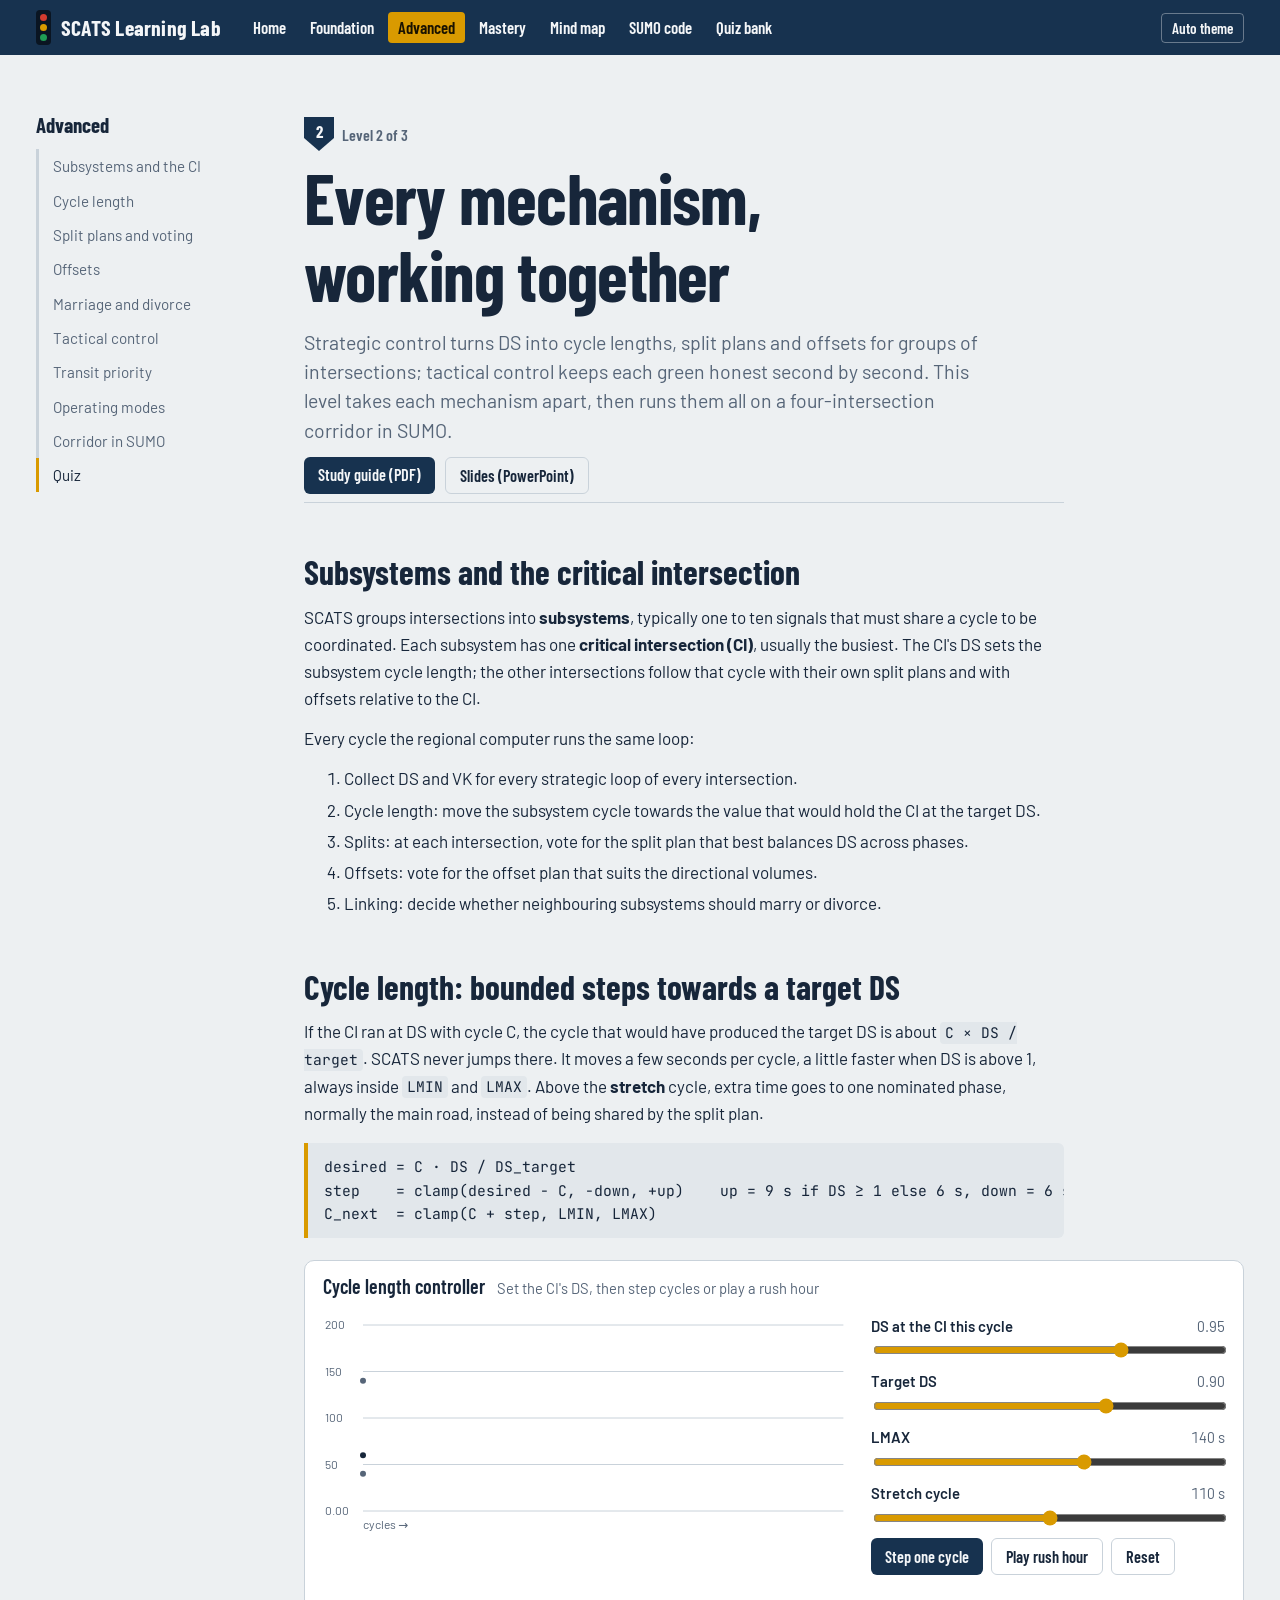
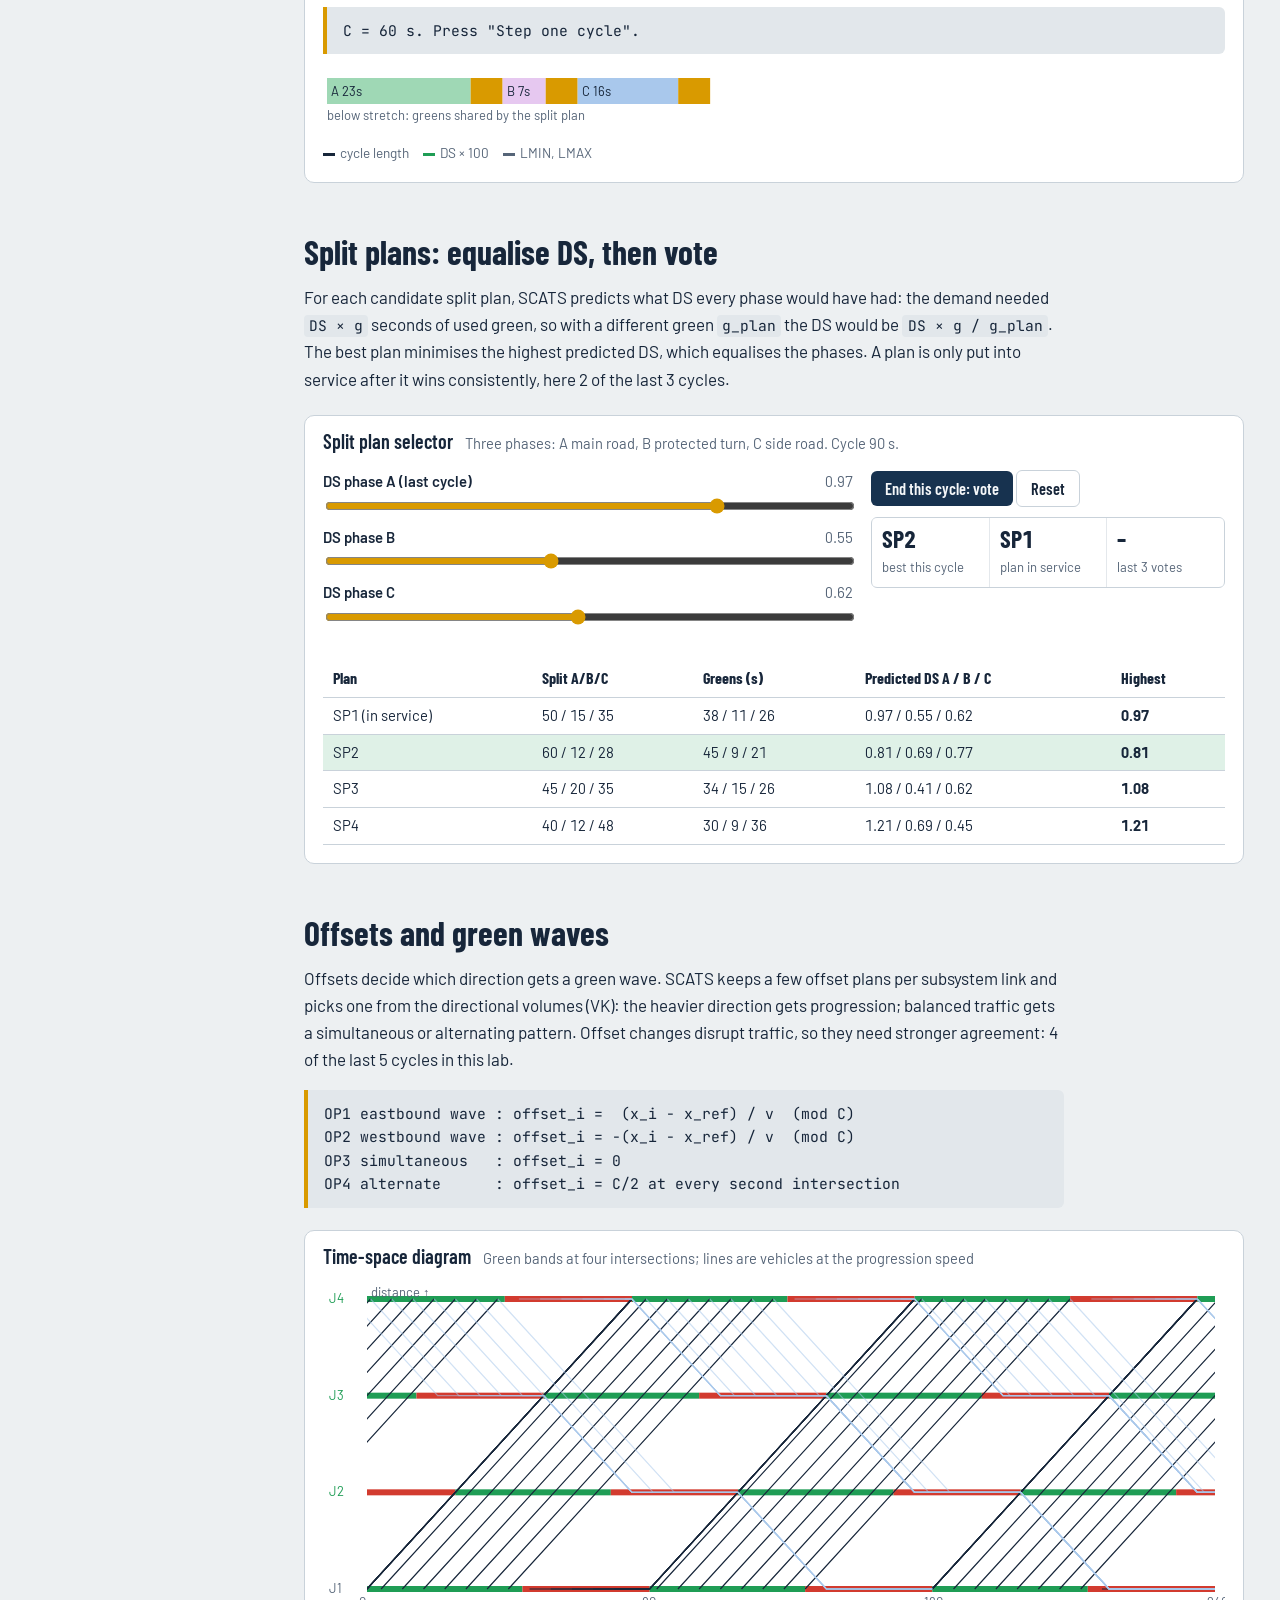
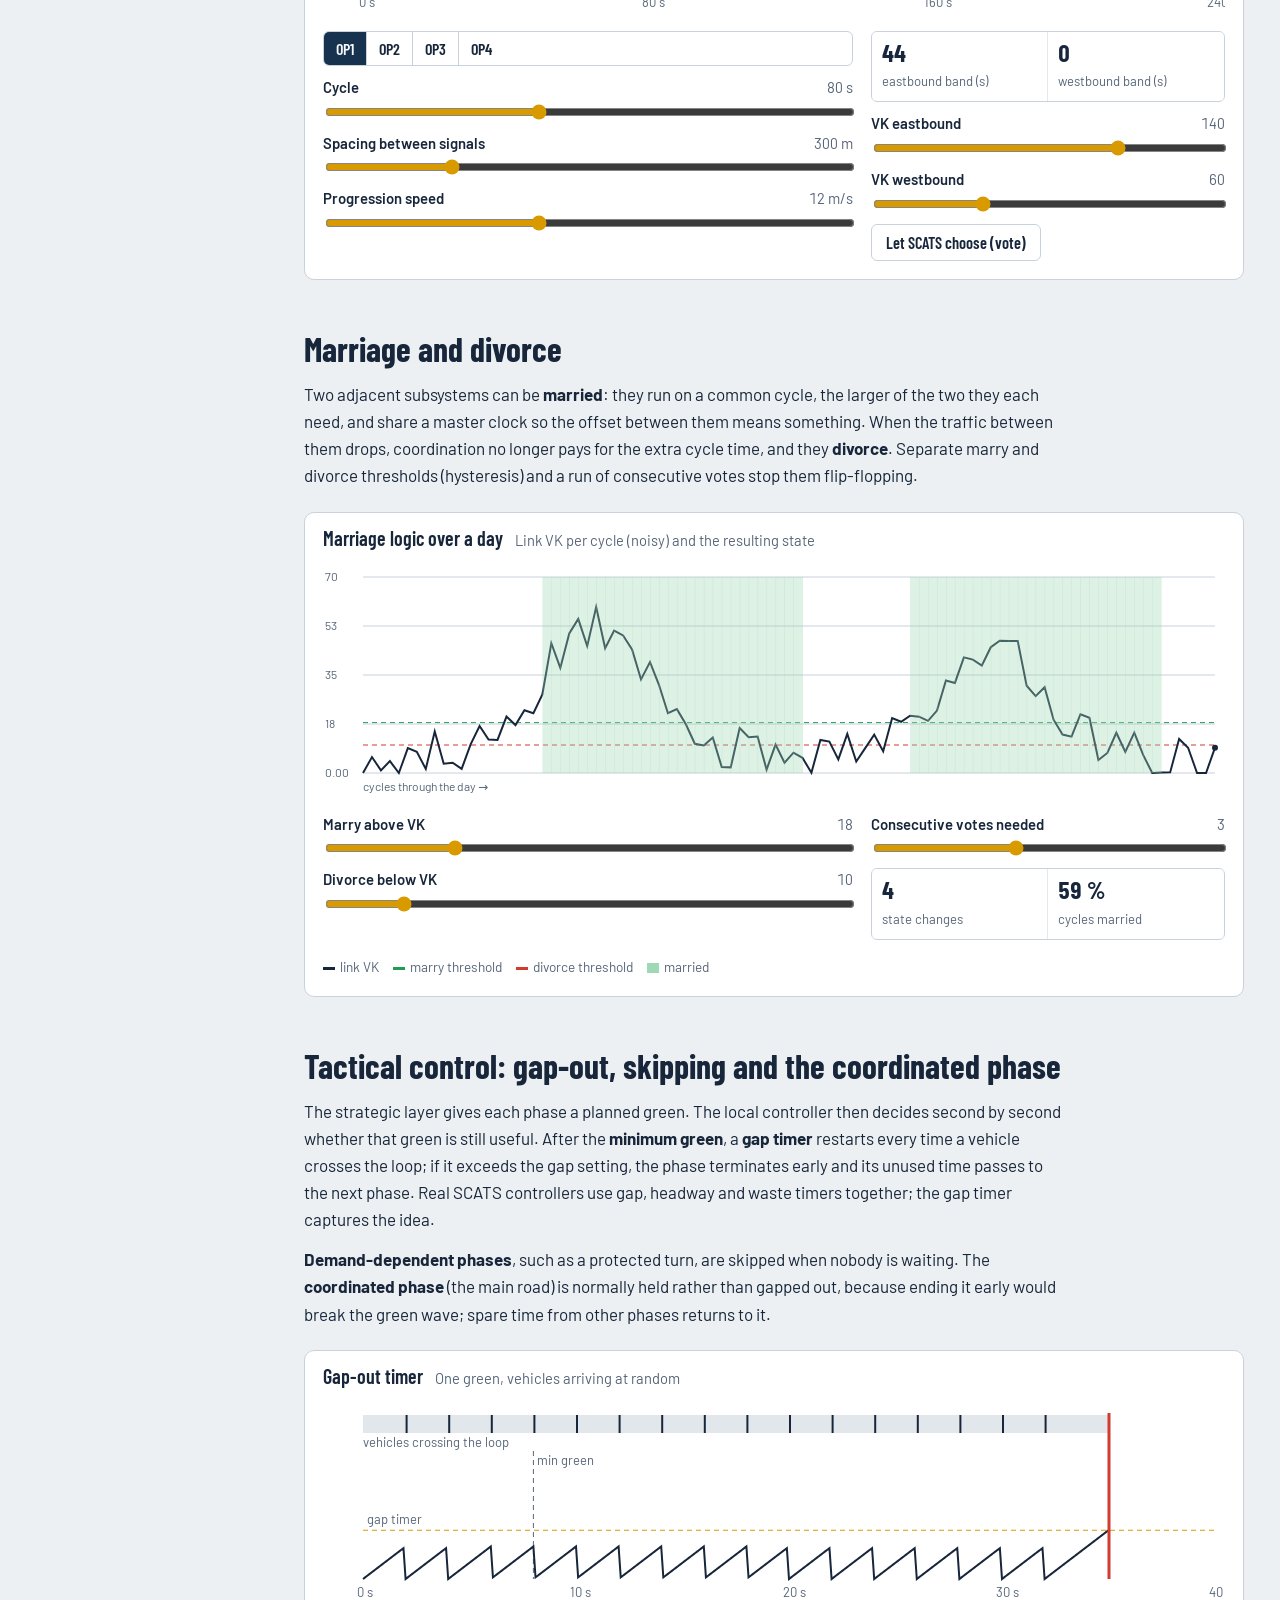
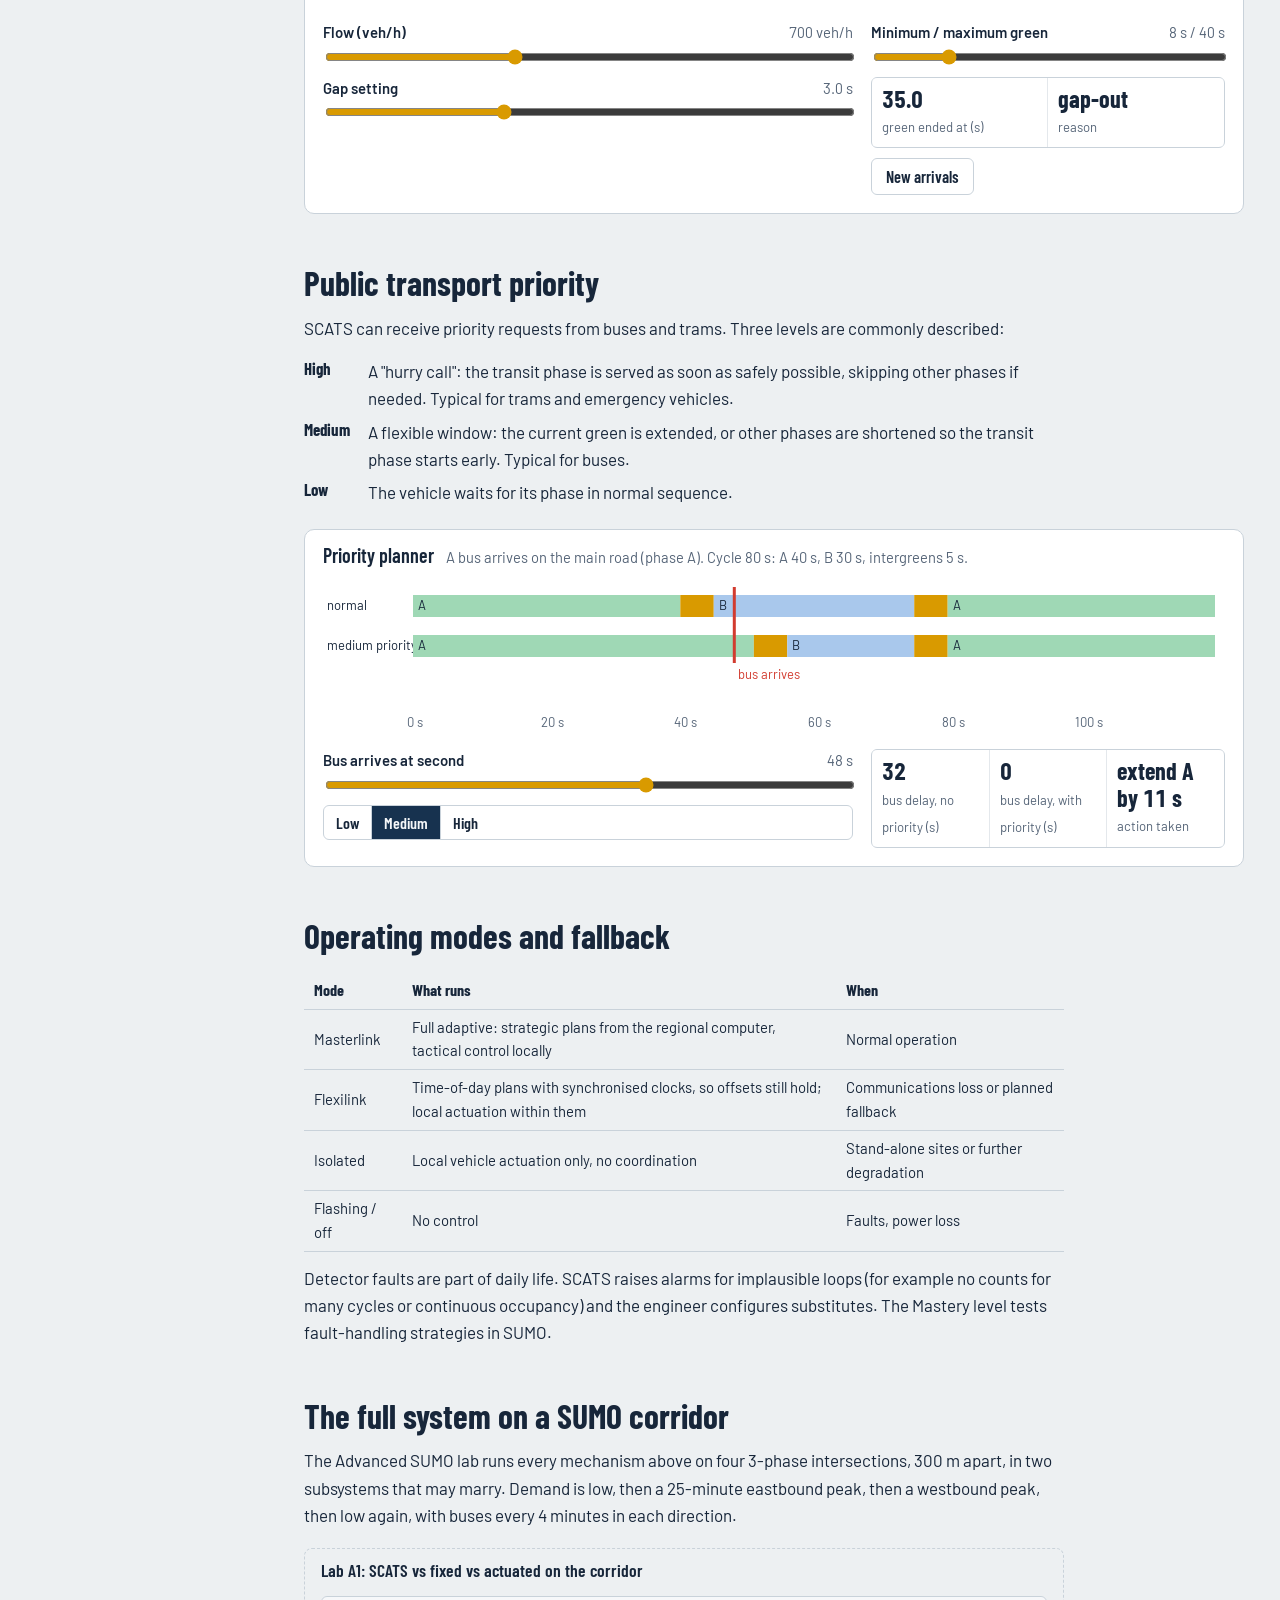
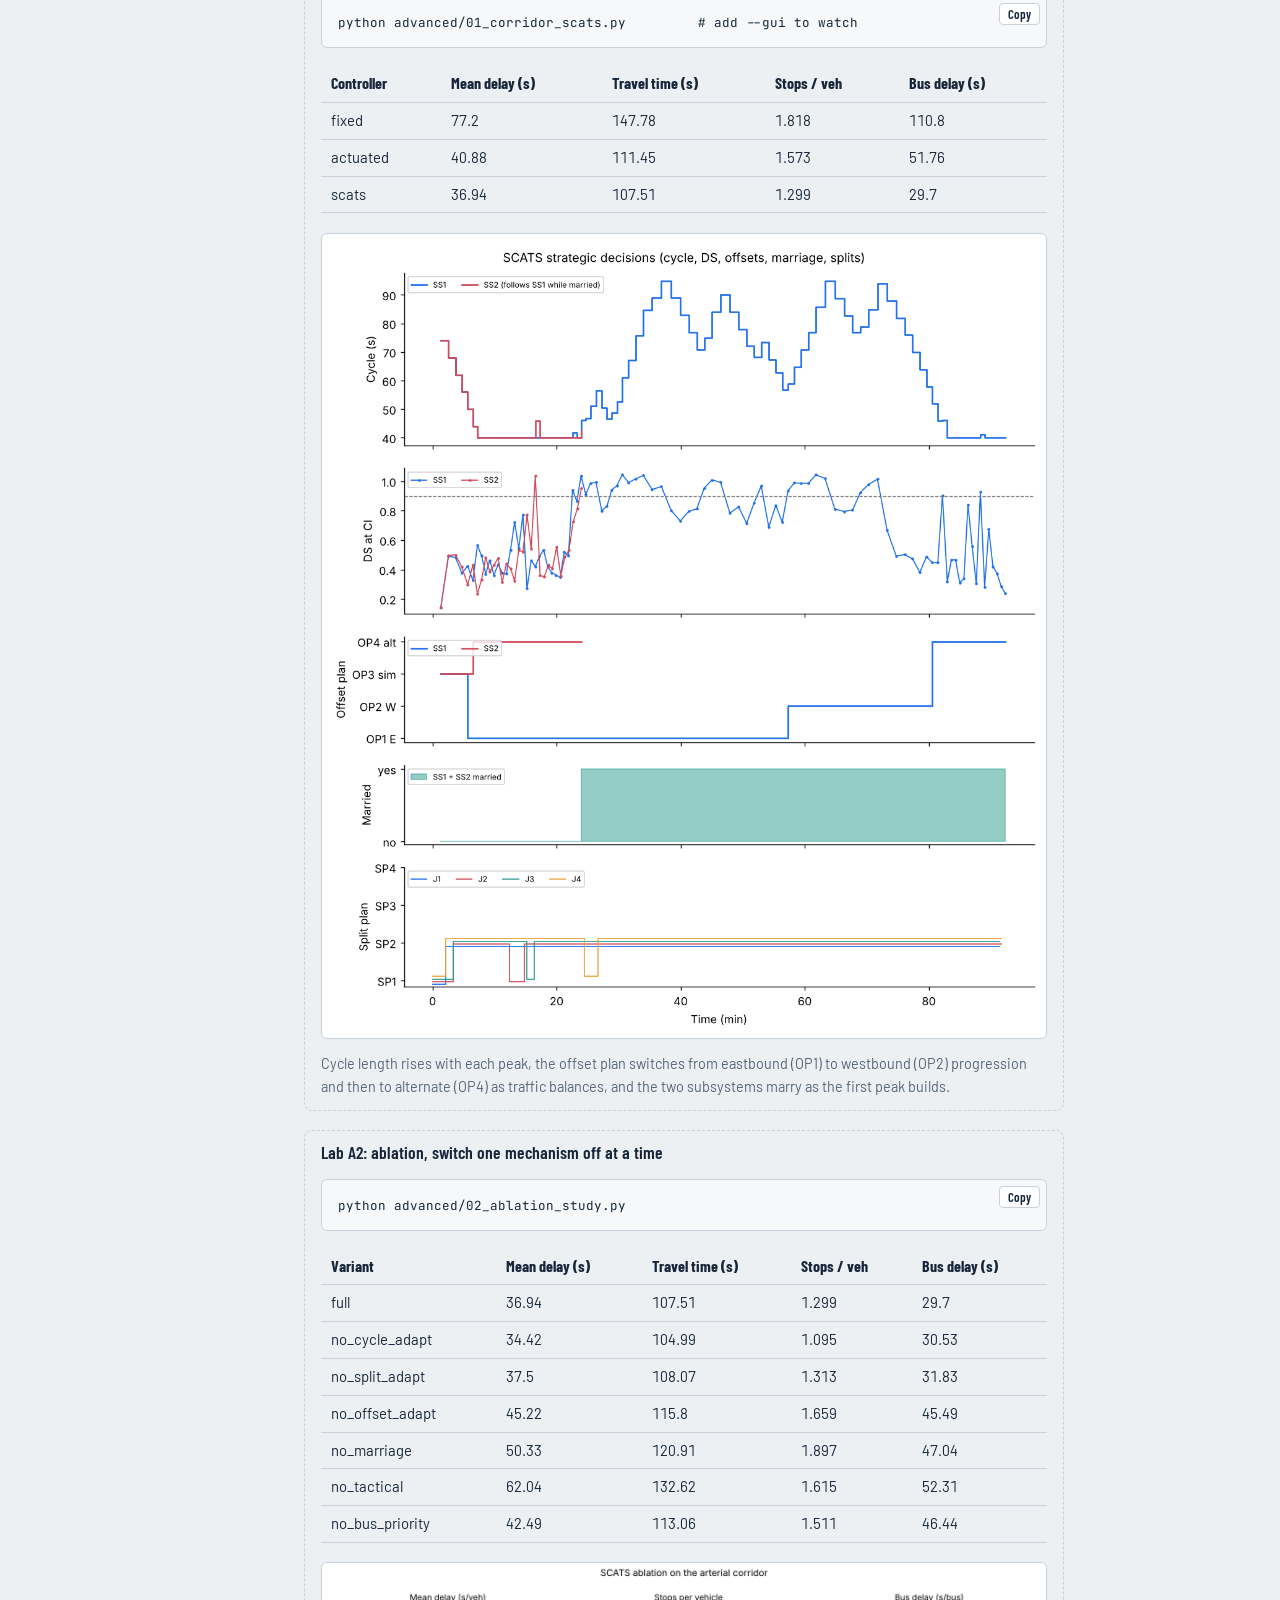
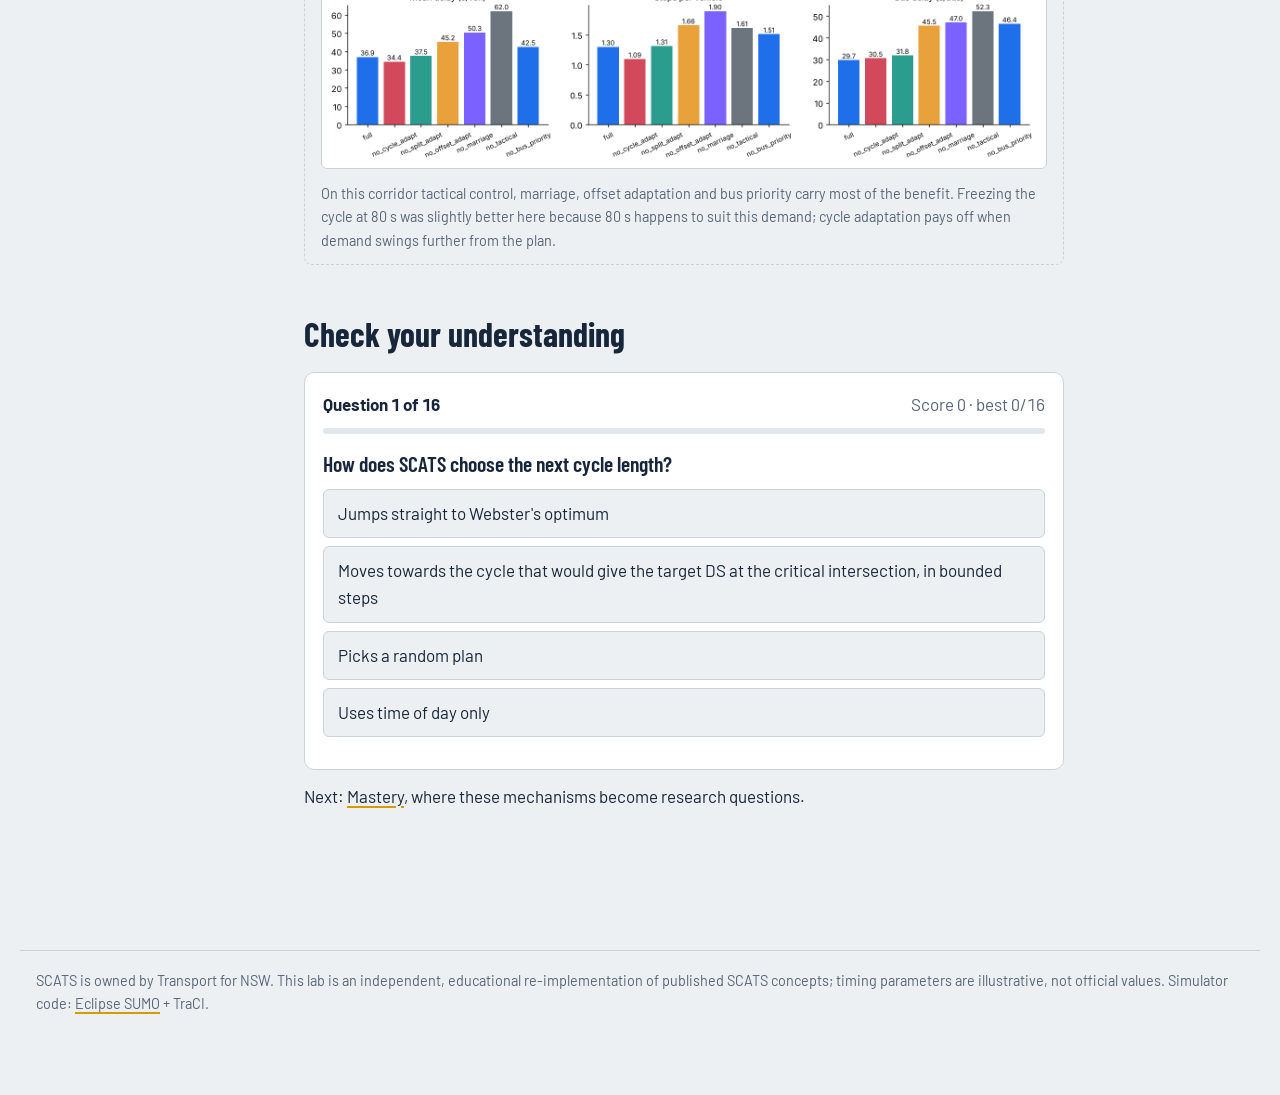
==== commit b1a2b024: "Add files via upload" ====
--- a/docs/advanced.html
+++ b/docs/advanced.html
@@ -17,6 +17,7 @@
       <span class="level-tag"><span class="shield">2</span>Level 2 of 3</span>
       <h1>Every mechanism, working together</h1>
       <p class="lede">Strategic control turns DS into cycle lengths, split plans and offsets for groups of intersections; tactical control keeps each green honest second by second. This level takes each mechanism apart, then runs them all on a four-intersection corridor in SUMO.</p>
+      <p class="materials-links" style="display:flex;gap:10px;flex-wrap:wrap;margin-top:12px"><a class="btn" style="text-decoration:none" href="materials/SCATS_Advanced_Study_Guide.pdf">Study guide (PDF)</a><a class="btn ghost" style="text-decoration:none" href="materials/SCATS_Advanced_Presentation.pptx" download>Slides (PowerPoint)</a></p>
     </header>
 
     <section class="prose">
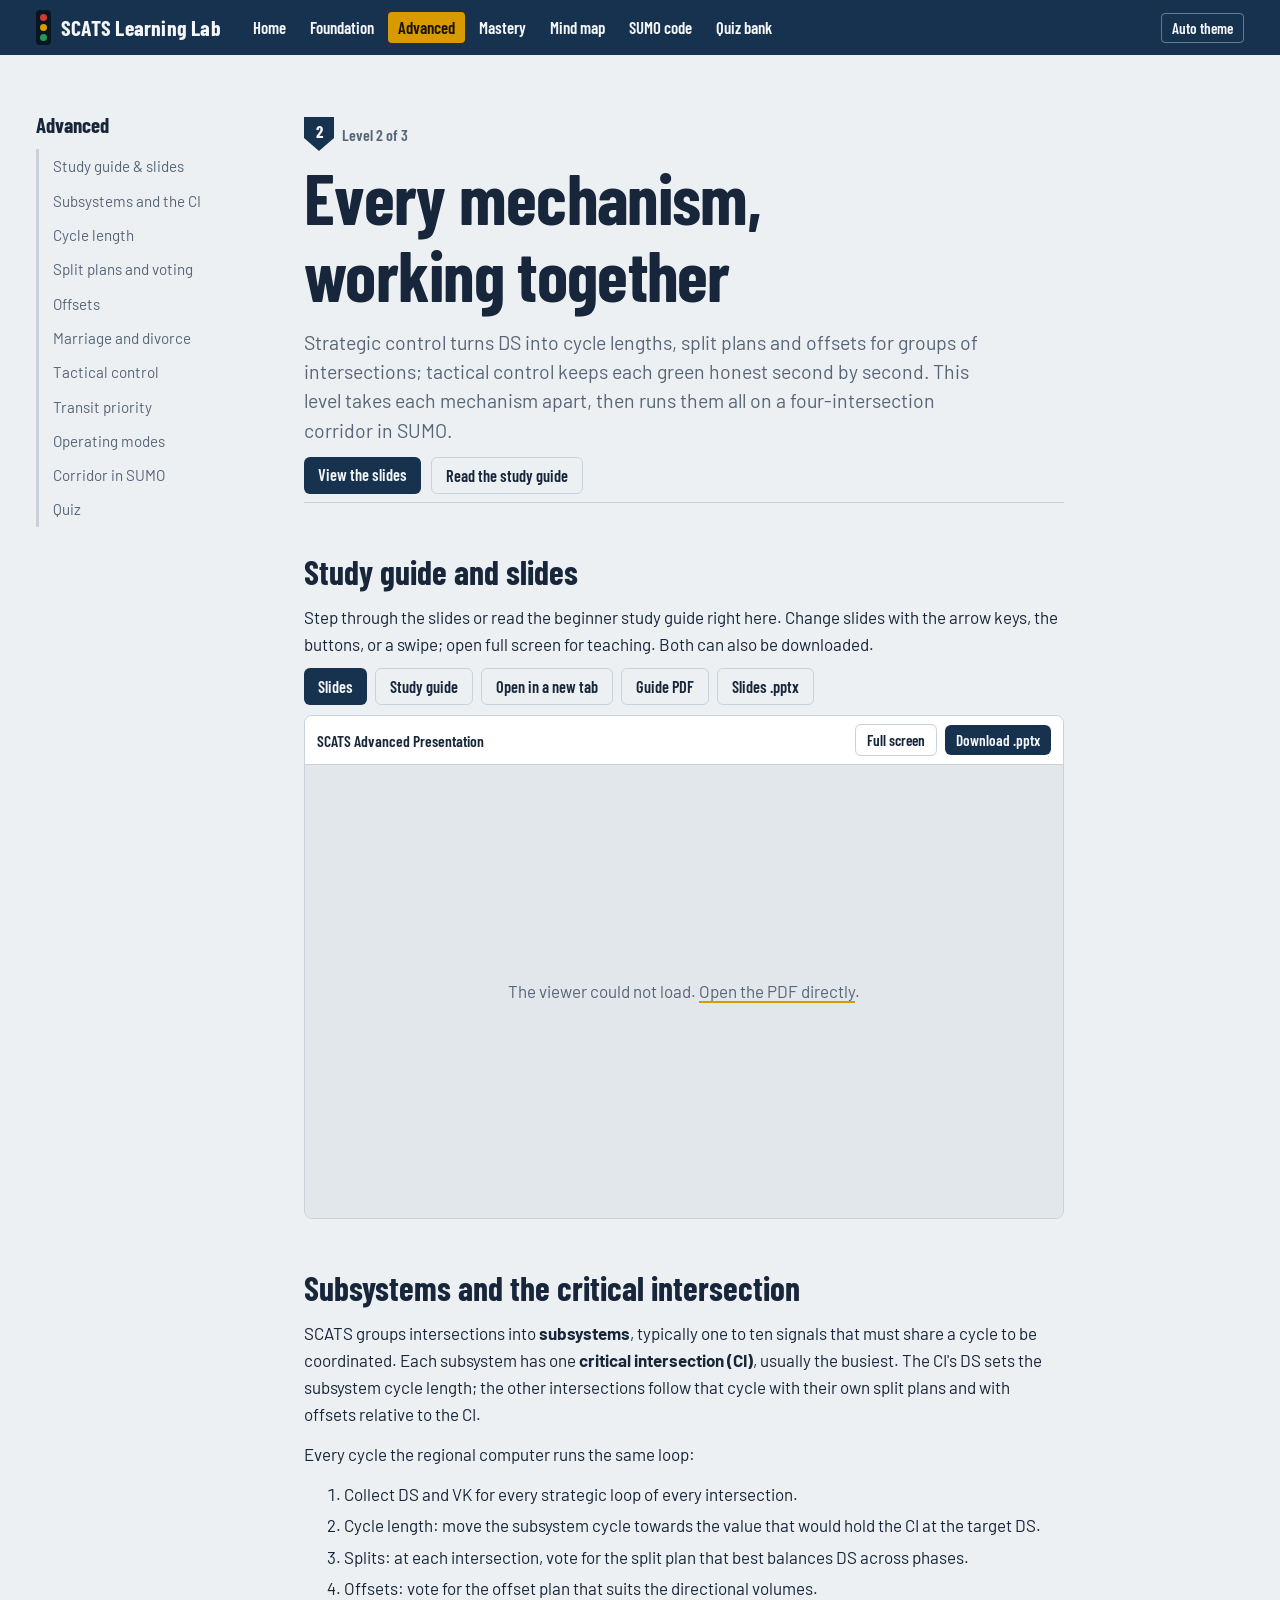
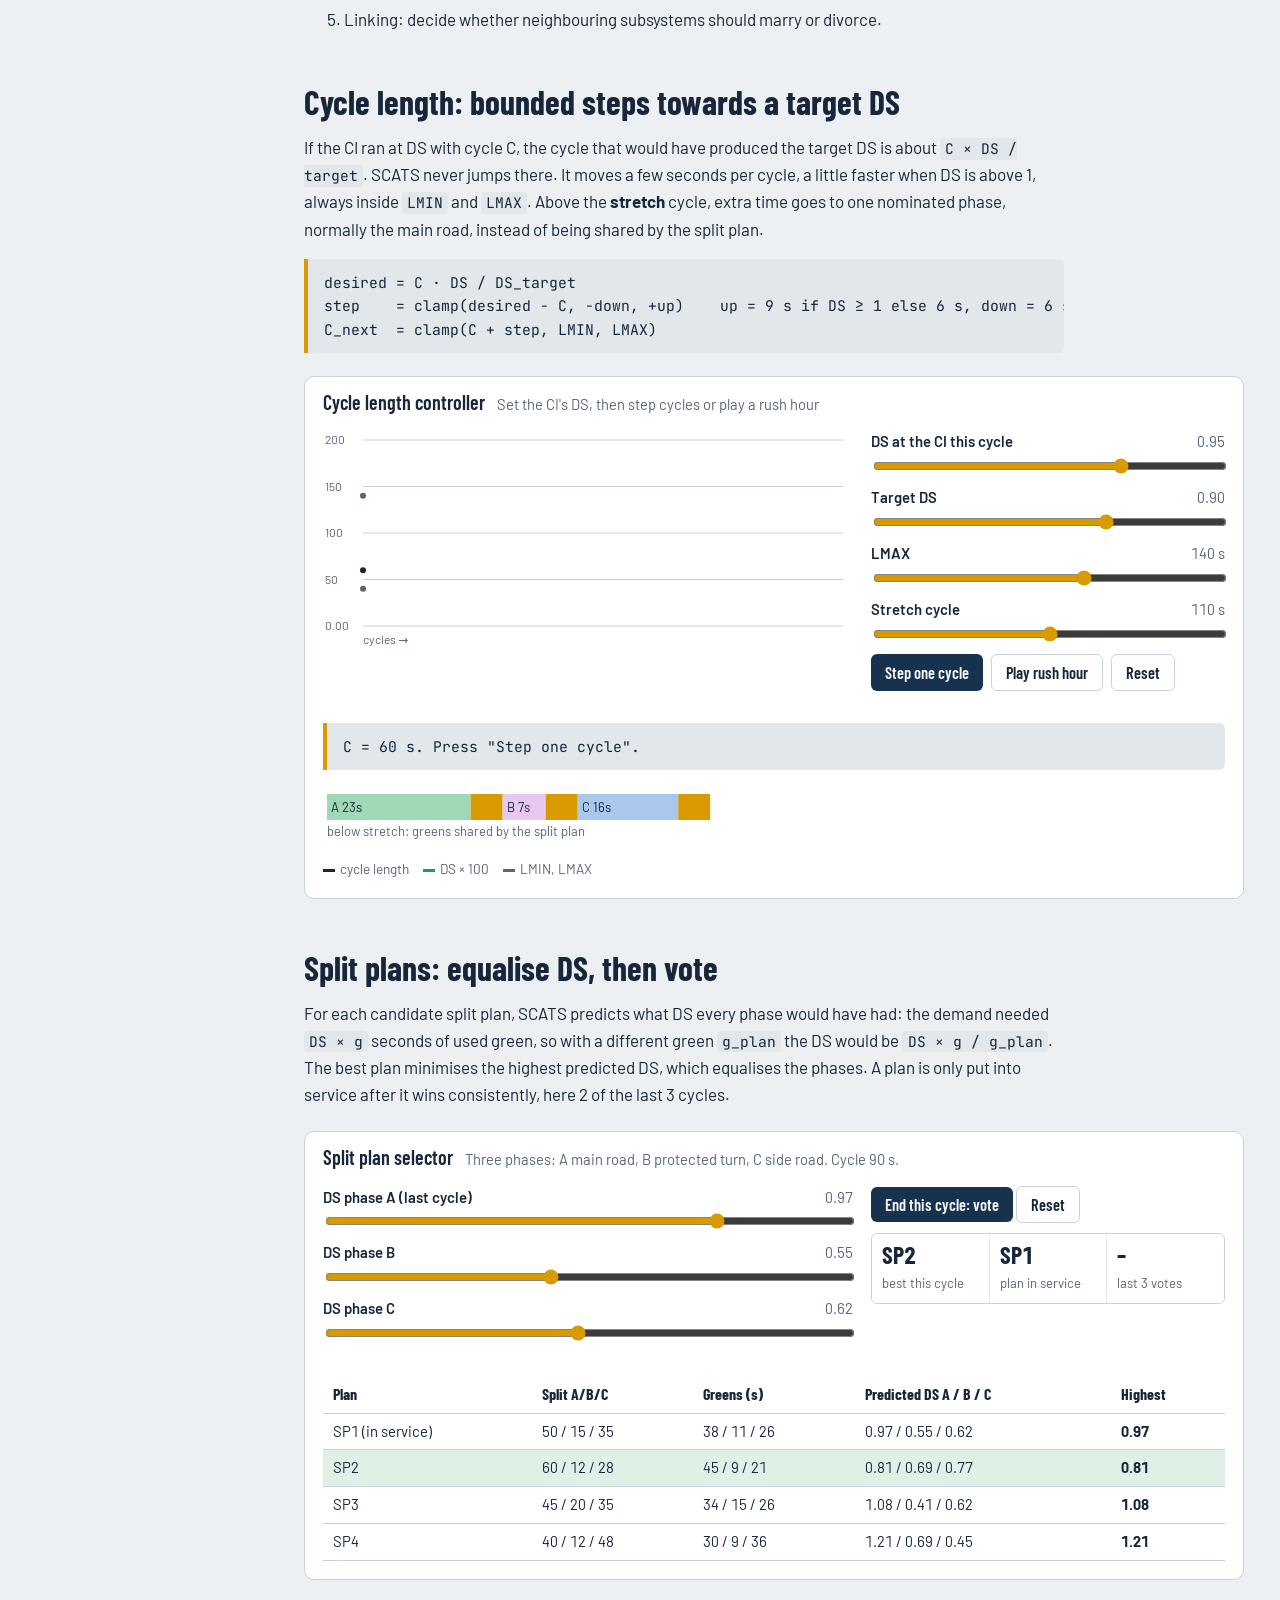
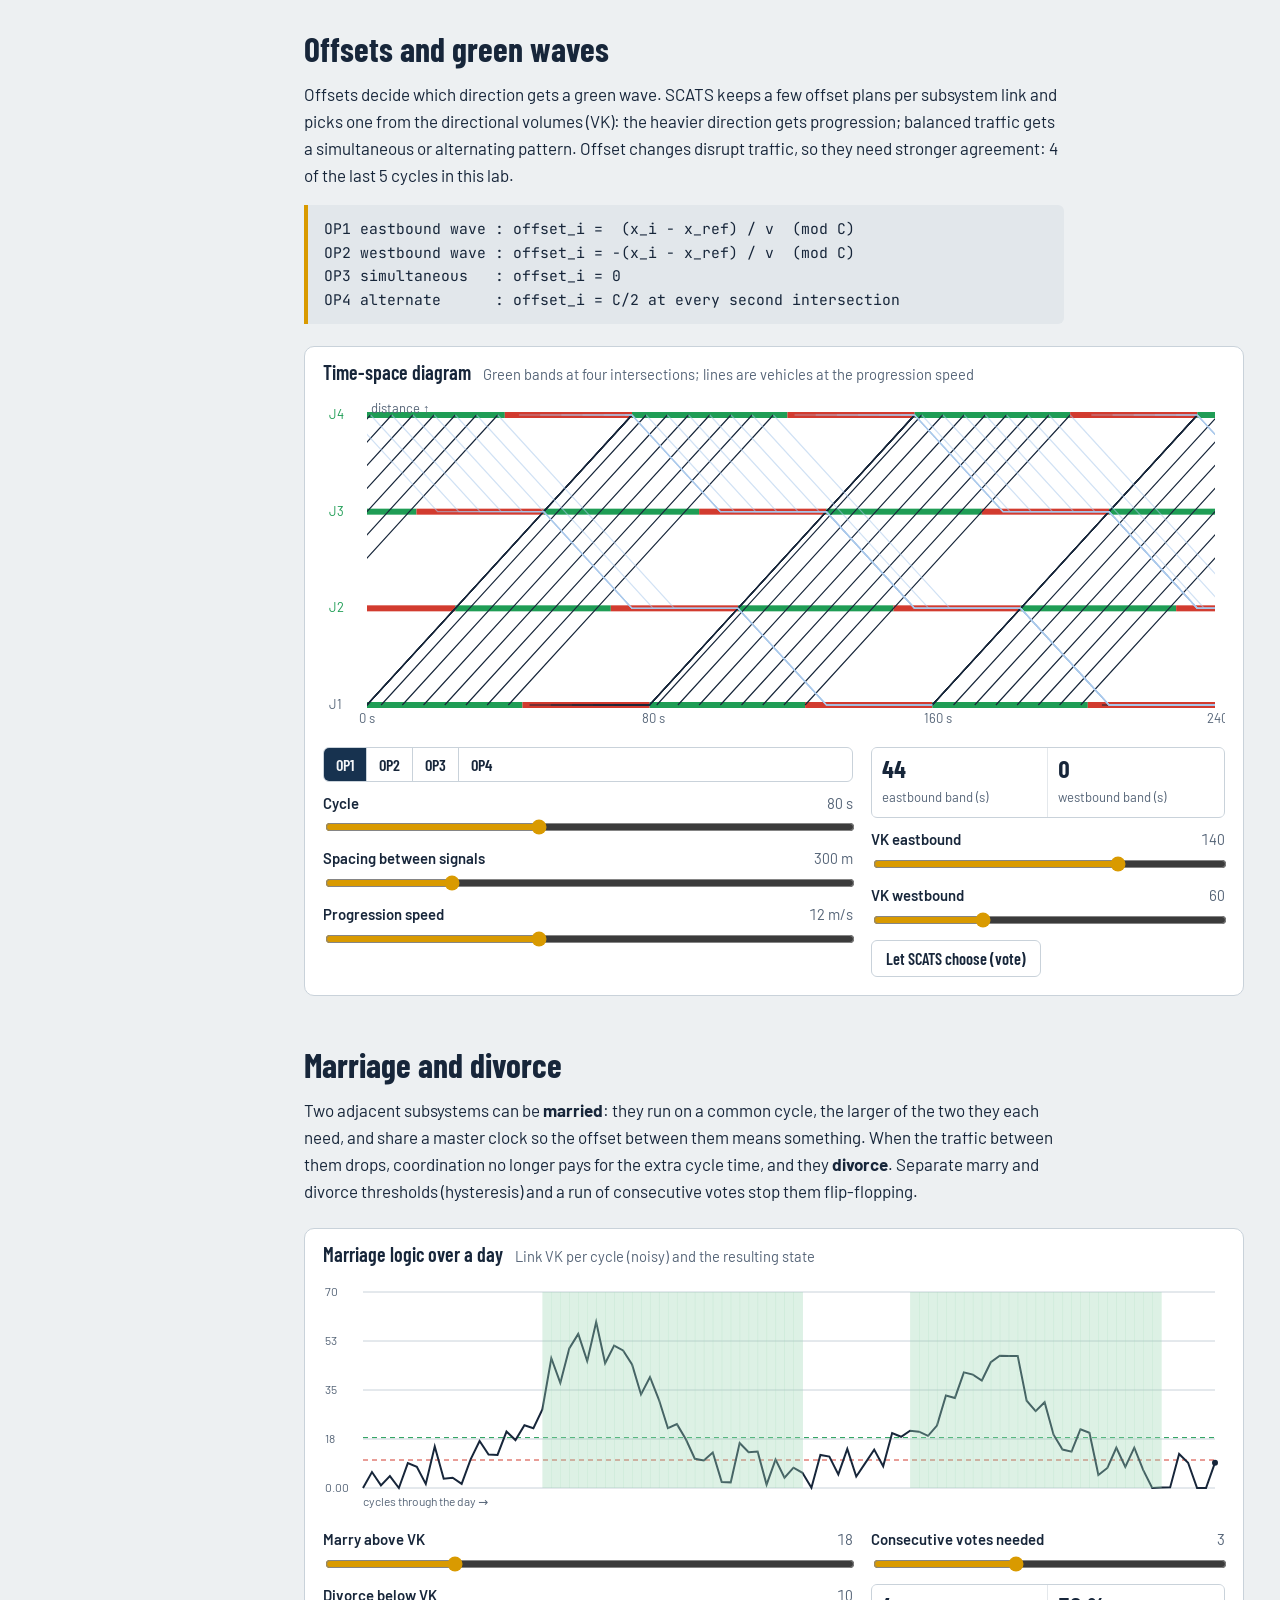
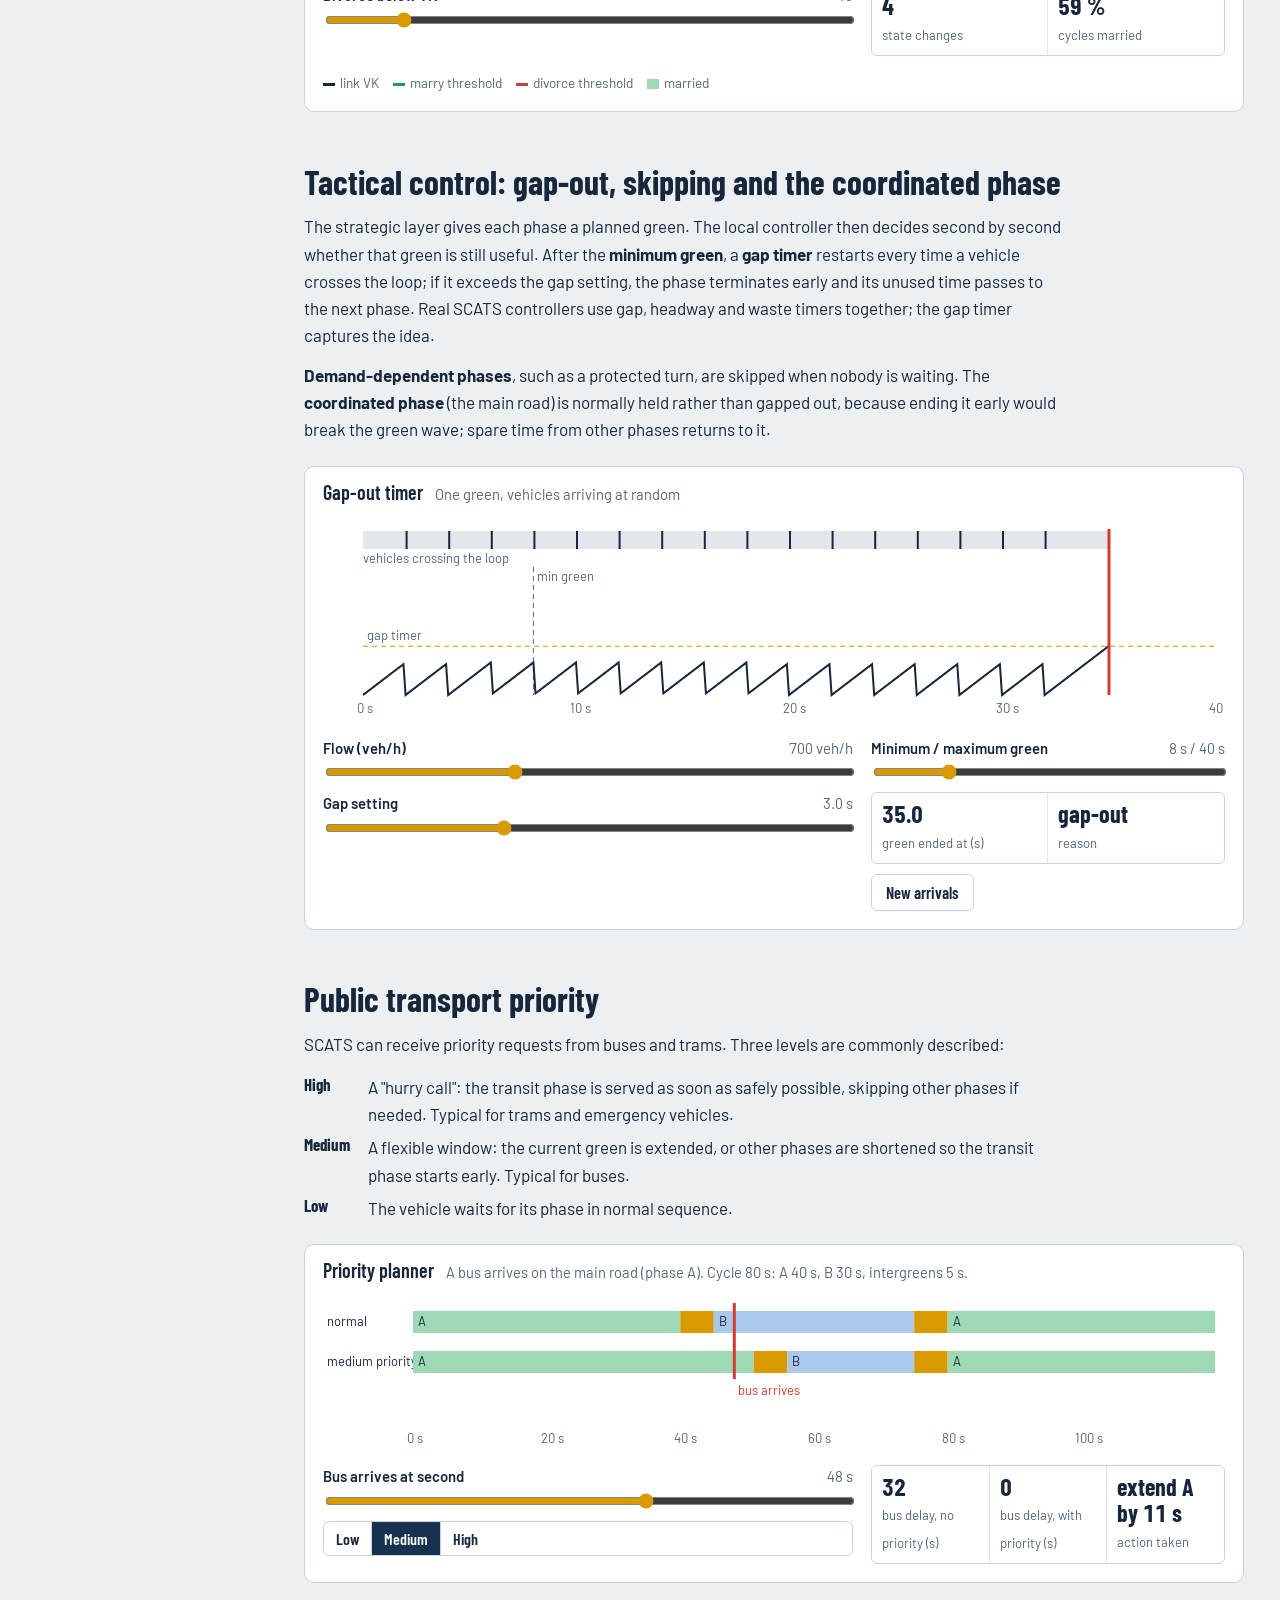
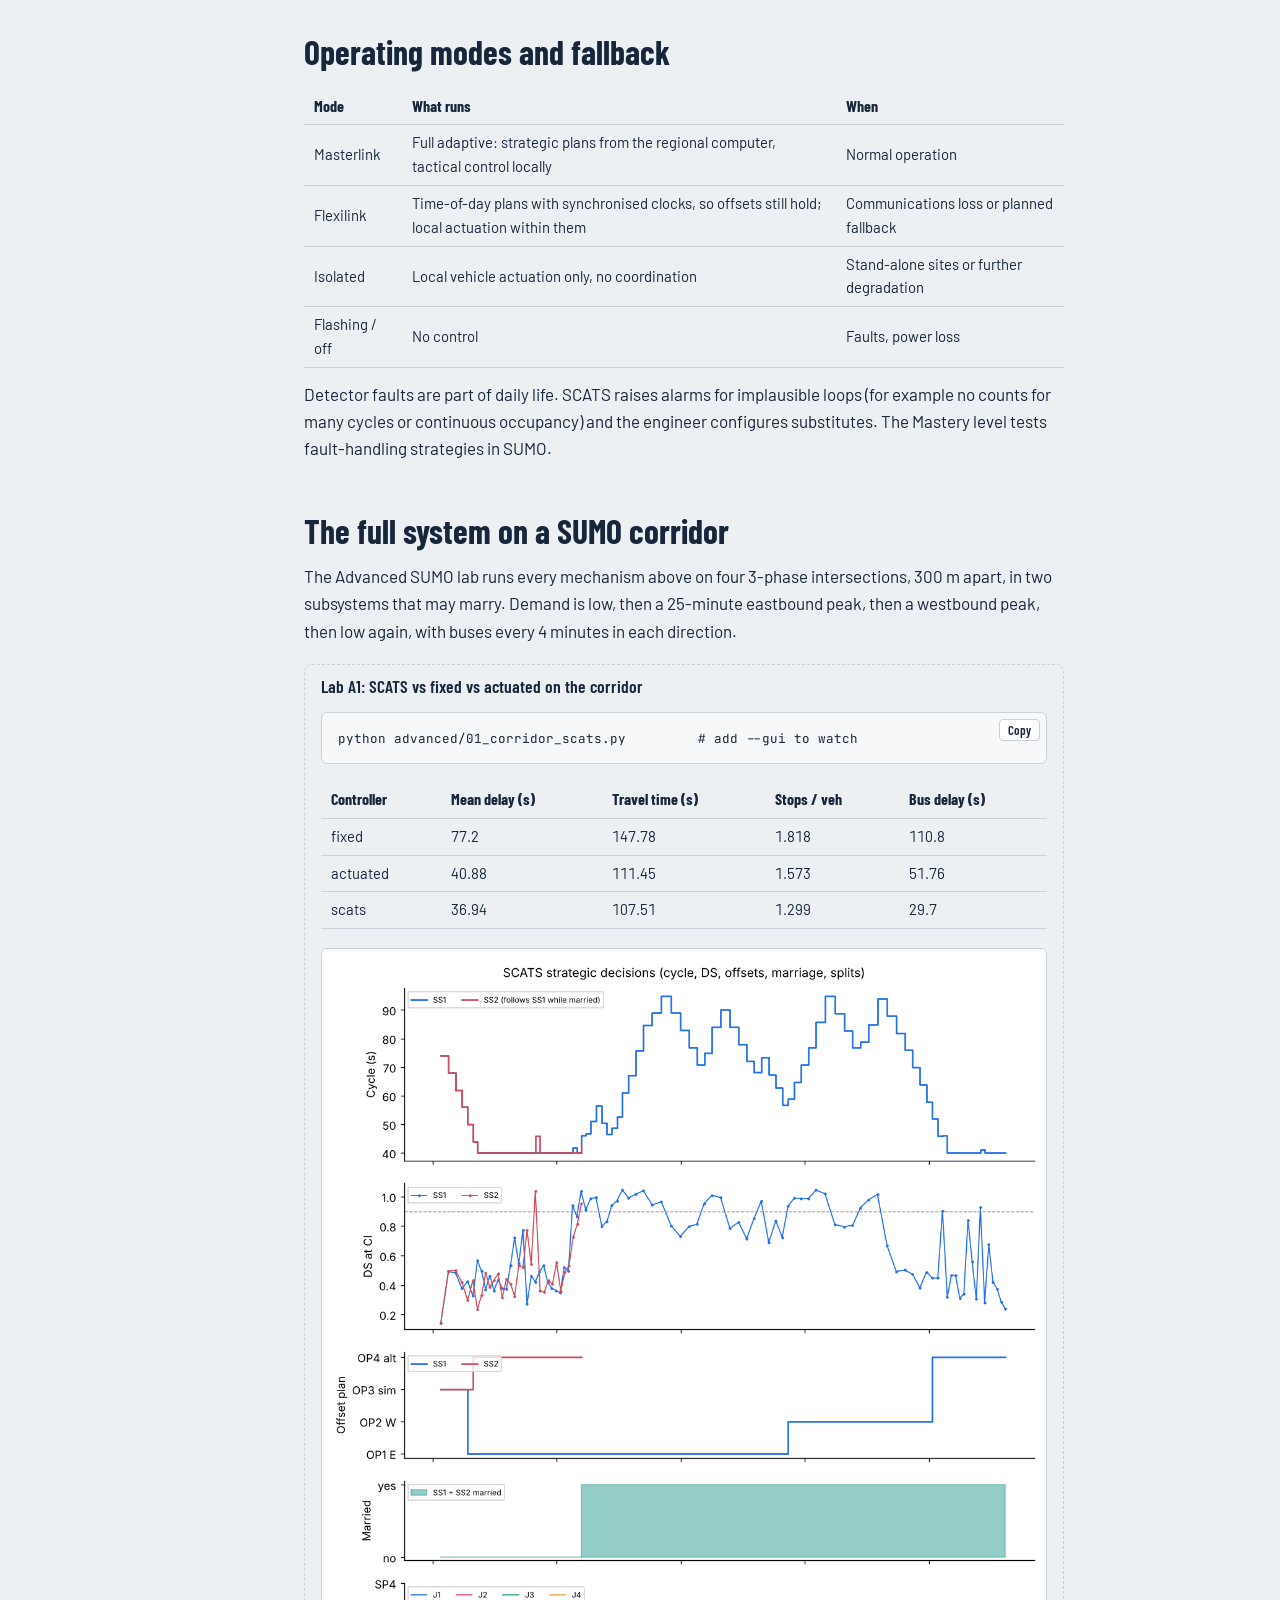
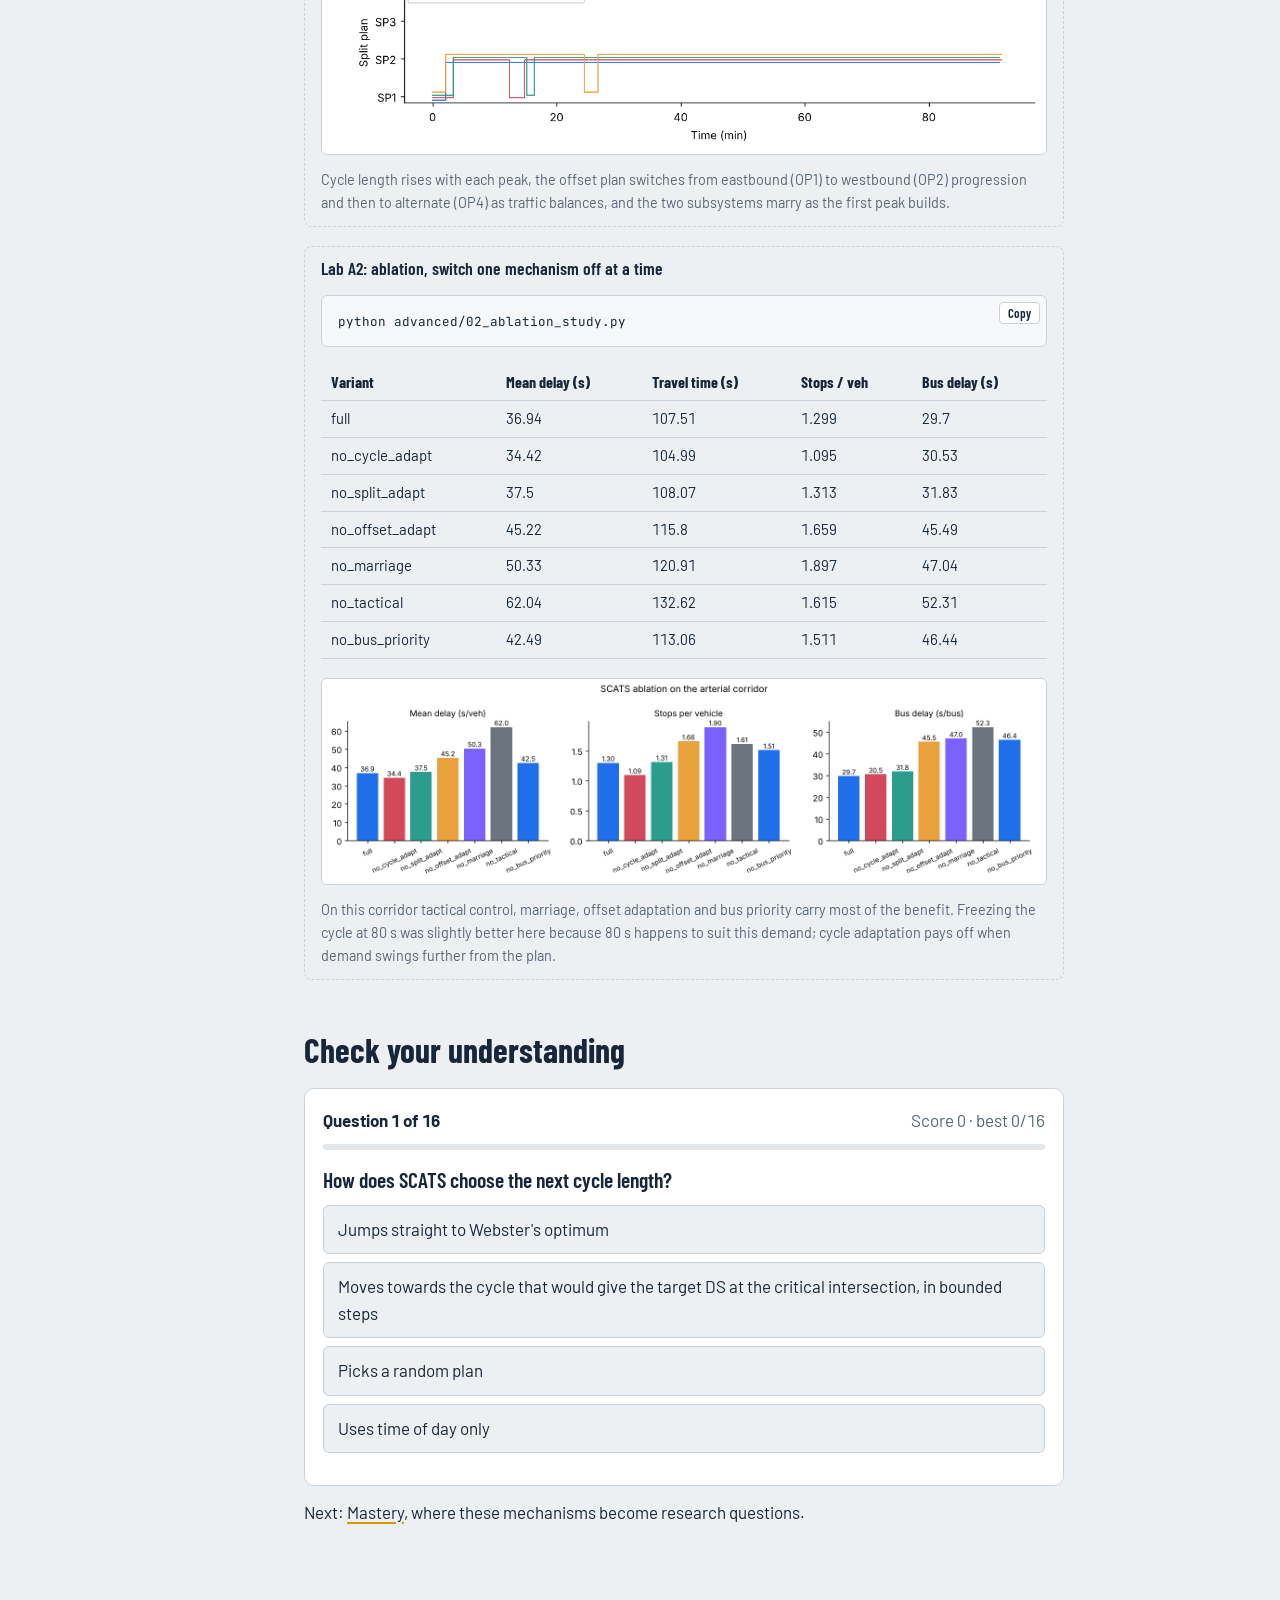
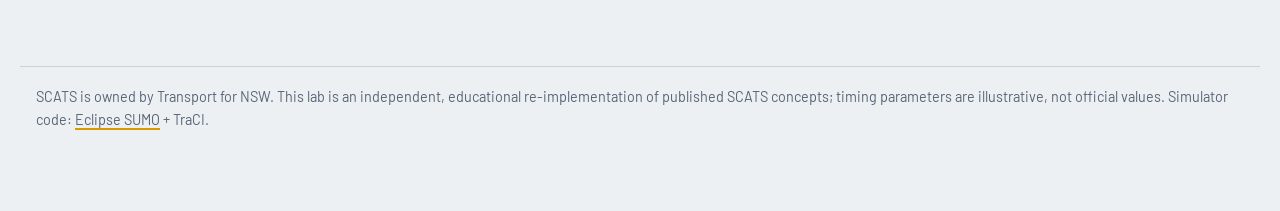
==== commit ede502bd: "Add files via upload" ====
--- a/docs/advanced.html
+++ b/docs/advanced.html
@@ -17,8 +17,40 @@
       <span class="level-tag"><span class="shield">2</span>Level 2 of 3</span>
       <h1>Every mechanism, working together</h1>
       <p class="lede">Strategic control turns DS into cycle lengths, split plans and offsets for groups of intersections; tactical control keeps each green honest second by second. This level takes each mechanism apart, then runs them all on a four-intersection corridor in SUMO.</p>
-      <p class="materials-links" style="display:flex;gap:10px;flex-wrap:wrap;margin-top:12px"><a class="btn" style="text-decoration:none" href="materials/SCATS_Advanced_Study_Guide.pdf">Study guide (PDF)</a><a class="btn ghost" style="text-decoration:none" href="materials/SCATS_Advanced_Presentation.pptx" download>Slides (PowerPoint)</a></p>
+      <p class="materials-links" style="display:flex;gap:10px;flex-wrap:wrap;margin-top:12px"><a class="btn" style="text-decoration:none" href="#materials" data-open="slides">View the slides</a><a class="btn ghost" style="text-decoration:none" href="#materials" data-open="guide">Read the study guide</a></p>
     </header>
+
+    <section class="prose" id="materials-sec">
+      <h2 id="materials" data-short="Study guide &amp; slides">Study guide and slides</h2>
+      <p>Step through the slides or read the beginner study guide right here. Change slides with the arrow keys, the buttons, or a swipe; open full screen for teaching. Both can also be downloaded.</p>
+      <div class="mat-tabs" role="tablist" style="display:flex;gap:8px;flex-wrap:wrap;margin:10px 0">
+        <button class="btn" type="button" role="tab" aria-selected="true" data-mode="slides" data-src="viewer.html?doc=materials/SCATS_Advanced_Presentation.pdf&amp;mode=slides&amp;dl=materials/SCATS_Advanced_Presentation.pptx&amp;embed=1">Slides</button>
+        <button class="btn ghost" type="button" role="tab" aria-selected="false" data-mode="guide" data-src="viewer.html?doc=materials/SCATS_Advanced_Study_Guide.pdf&amp;mode=guide&amp;embed=1">Study guide</button>
+        <a class="btn ghost" id="matFull" style="text-decoration:none" href="viewer.html?doc=materials/SCATS_Advanced_Presentation.pdf&amp;mode=slides&amp;dl=materials/SCATS_Advanced_Presentation.pptx" target="_blank" rel="noopener">Open in a new tab</a>
+        <a class="btn ghost" style="text-decoration:none" href="materials/SCATS_Advanced_Study_Guide.pdf" download>Guide PDF</a>
+        <a class="btn ghost" style="text-decoration:none" href="materials/SCATS_Advanced_Presentation.pptx" download>Slides .pptx</a>
+      </div>
+      <div id="matFrame" style="border:1px solid var(--line);border-radius:8px;overflow:hidden;aspect-ratio:16/10.6;width:100%;background:var(--sunk)">
+        <iframe id="matIframe" title="SCATS Advanced slides and study guide" src="viewer.html?doc=materials/SCATS_Advanced_Presentation.pdf&amp;mode=slides&amp;dl=materials/SCATS_Advanced_Presentation.pptx&amp;embed=1" loading="lazy" allowfullscreen style="width:100%;height:100%;border:0;display:block"></iframe>
+      </div>
+      <script>
+      (function () {
+        var tabs = document.querySelectorAll('.mat-tabs [data-mode]'), ifr = document.getElementById('matIframe'),
+            box = document.getElementById('matFrame'), full = document.getElementById('matFull');
+        function pick(mode) {
+          tabs.forEach(function (b) {
+            var on = b.dataset.mode === mode;
+            b.className = on ? 'btn' : 'btn ghost'; b.setAttribute('aria-selected', on);
+            if (on) { ifr.src = b.dataset.src; full.href = b.dataset.src.replace('&embed=1', ''); }
+          });
+          if (mode === 'guide') { box.style.aspectRatio = 'auto'; box.style.height = '85vh'; }
+          else { box.style.height = ''; box.style.aspectRatio = '16/10.6'; }
+        }
+        tabs.forEach(function (b) { b.addEventListener('click', function () { pick(b.dataset.mode); }); });
+        document.querySelectorAll('[data-open]').forEach(function (a) { a.addEventListener('click', function () { pick(a.dataset.open); }); });
+      })();
+      </script>
+    </section>
 
     <section class="prose">
       <h2 id="subsys" data-short="Subsystems and the CI">Subsystems and the critical intersection</h2>
